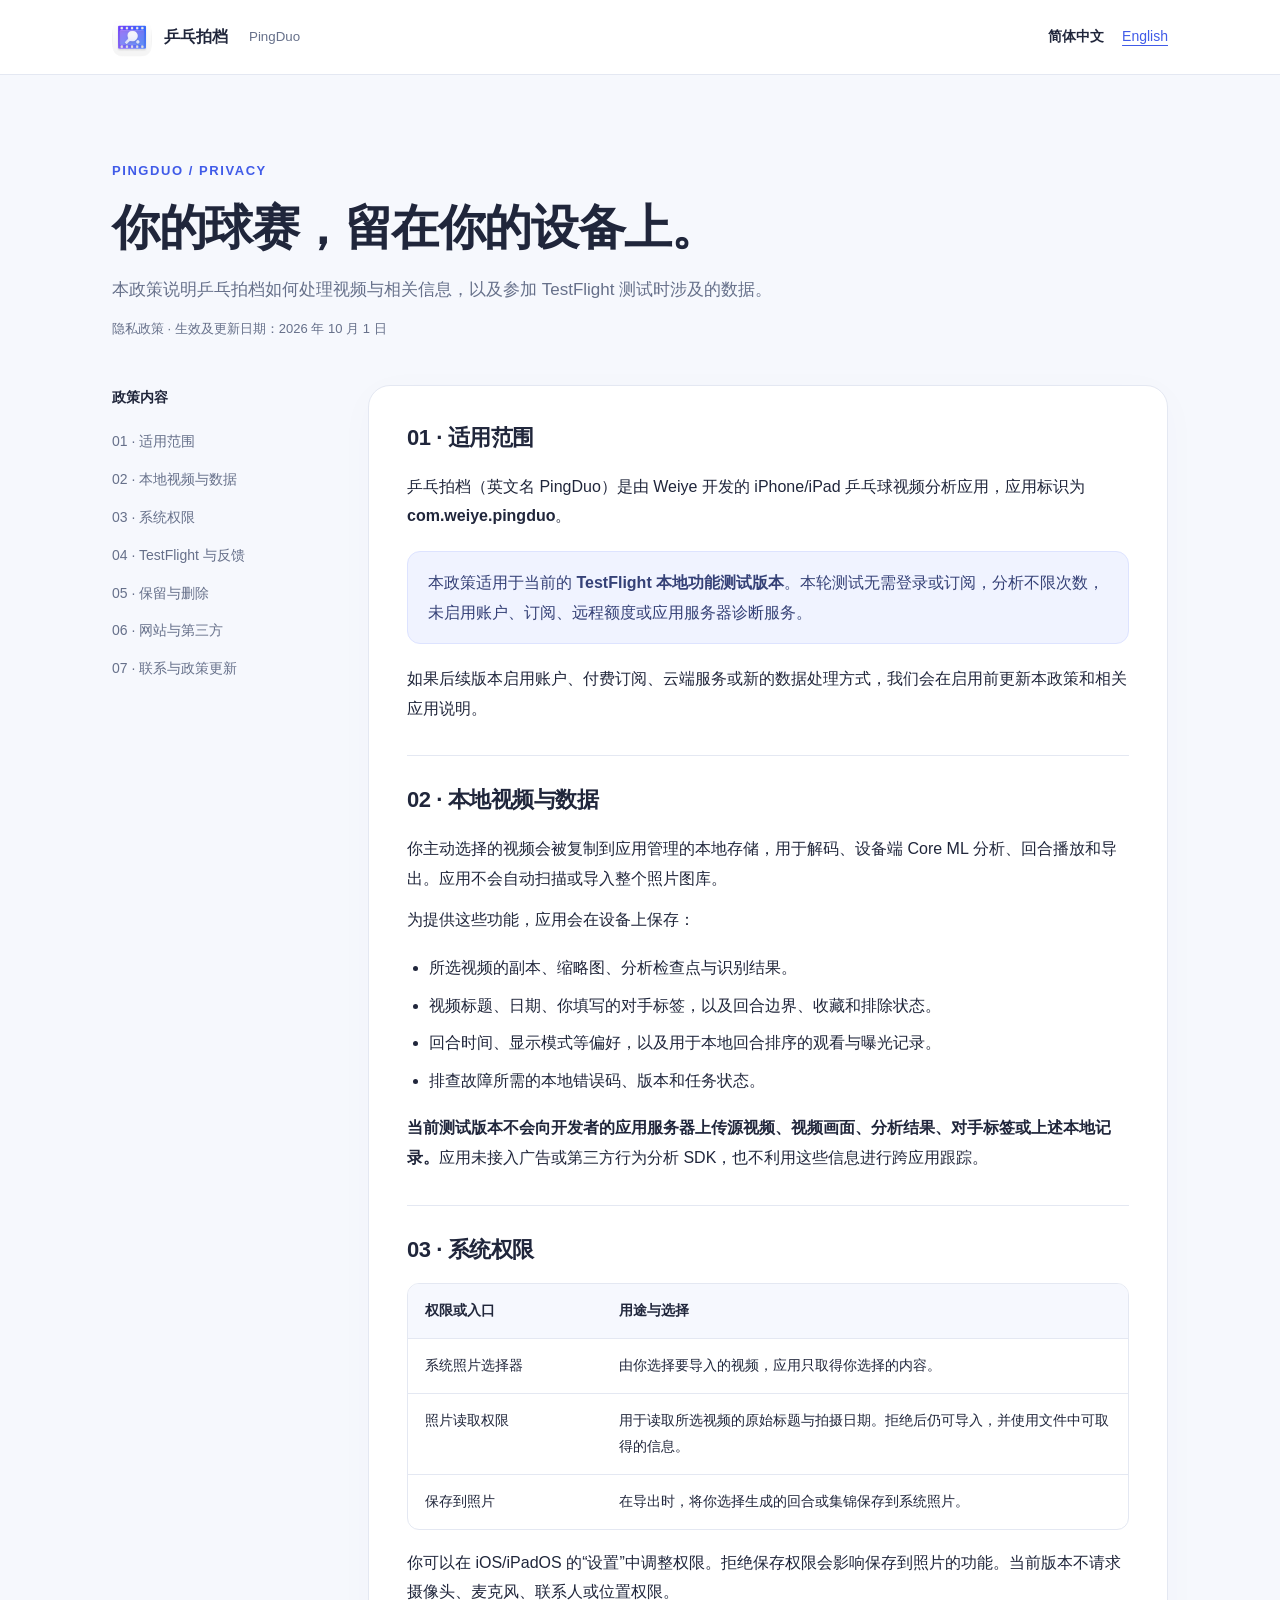
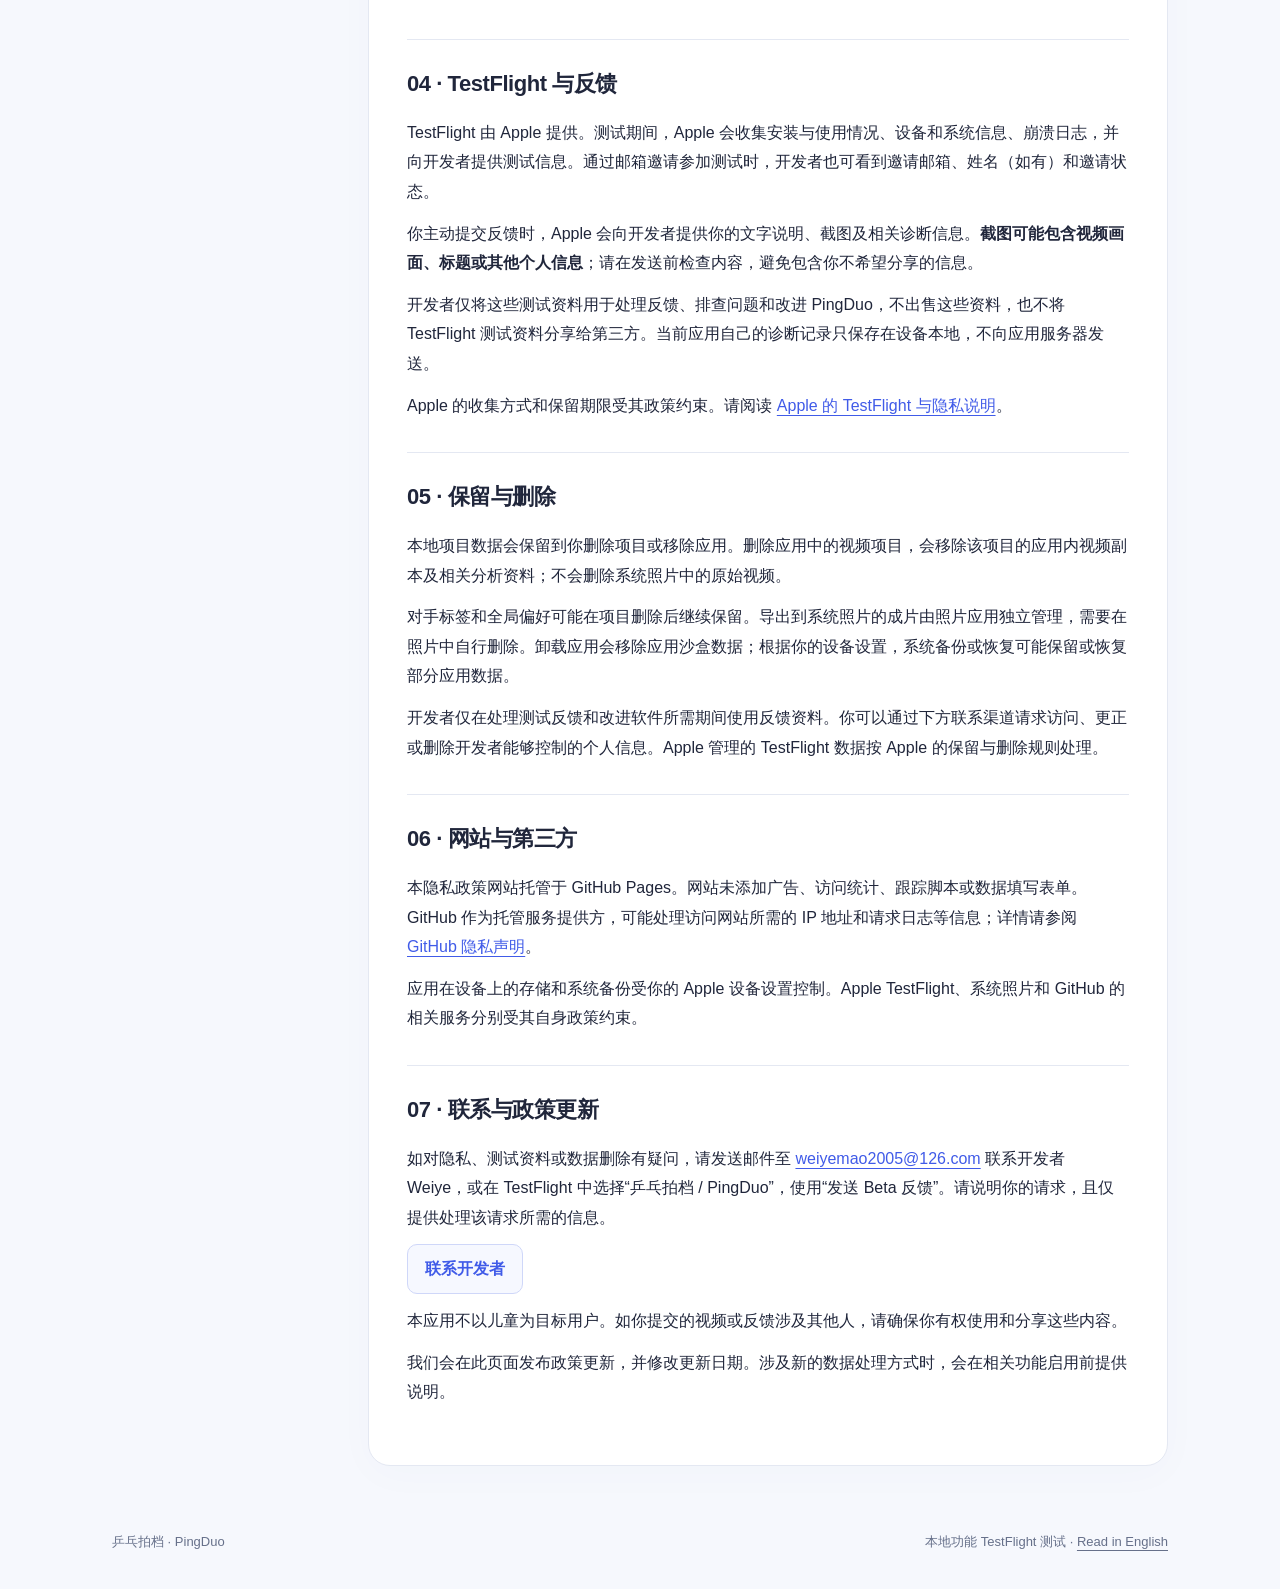
==== index.html @ e429b29c "Publish PingDuo privacy policy for the local TestFlight beta" ====
<!doctype html>
<html lang="zh-Hans">
<head>
  <meta charset="utf-8"><meta name="viewport" content="width=device-width,initial-scale=1">
  <title>隐私政策 · 乒乓拍档 PingDuo</title>
  <meta name="description" content="了解乒乓拍档 PingDuo 的本地视频处理、照片权限、TestFlight 测试反馈和数据管理。">
  <link rel="stylesheet" href="styles.css"><link rel="icon" href="assets/app-icon.png">
  <link rel="alternate" hreflang="en" href="en/"><link rel="alternate" hreflang="zh-Hans" href="./">
</head>
<body>
<header><div class="header-inner"><a class="brand" href="./"><img src="assets/app-icon.png" alt="" width="40" height="40">乒乓拍档 <small>PingDuo</small></a><nav aria-label="语言"><a href="./" lang="zh-Hans" aria-current="page">简体中文</a><a href="en/" lang="en">English</a></nav></div></header>
<main>
  <div class="intro"><span class="eyebrow">PINGDUO / PRIVACY</span><h1>你的球赛，留在你的设备上。</h1><p>本政策说明乒乓拍档如何处理视频与相关信息，以及参加 TestFlight 测试时涉及的数据。</p><div class="dates">隐私政策 · 生效及更新日期：2026 年 10 月 1 日</div></div>
  <div class="layout">
    <aside class="contents" aria-label="目录"><strong>政策内容</strong><div><a href="#scope">01 · 适用范围</a><a href="#local">02 · 本地视频与数据</a><a href="#permissions">03 · 系统权限</a><a href="#testflight">04 · TestFlight 与反馈</a><a href="#retention">05 · 保留与删除</a><a href="#website">06 · 网站与第三方</a><a href="#contact">07 · 联系与政策更新</a></div></aside>
    <article aria-label="隐私政策正文">
      <section id="scope"><h2>01 · 适用范围</h2><p>乒乓拍档（英文名 PingDuo）是由 Weiye 开发的 iPhone/iPad 乒乓球视频分析应用，应用标识为 <strong>com.weiye.pingduo</strong>。</p><div class="note"><p>本政策适用于当前的 <strong>TestFlight 本地功能测试版本</strong>。本轮测试无需登录或订阅，分析不限次数，未启用账户、订阅、远程额度或应用服务器诊断服务。</p></div><p>如果后续版本启用账户、付费订阅、云端服务或新的数据处理方式，我们会在启用前更新本政策和相关应用说明。</p></section>
      <section id="local"><h2>02 · 本地视频与数据</h2><p>你主动选择的视频会被复制到应用管理的本地存储，用于解码、设备端 Core ML 分析、回合播放和导出。应用不会自动扫描或导入整个照片图库。</p><p>为提供这些功能，应用会在设备上保存：</p><ul><li>所选视频的副本、缩略图、分析检查点与识别结果。</li><li>视频标题、日期、你填写的对手标签，以及回合边界、收藏和排除状态。</li><li>回合时间、显示模式等偏好，以及用于本地回合排序的观看与曝光记录。</li><li>排查故障所需的本地错误码、版本和任务状态。</li></ul><p><strong>当前测试版本不会向开发者的应用服务器上传源视频、视频画面、分析结果、对手标签或上述本地记录。</strong>应用未接入广告或第三方行为分析 SDK，也不利用这些信息进行跨应用跟踪。</p></section>
      <section id="permissions"><h2>03 · 系统权限</h2><div class="table-wrap"><table><thead><tr><th>权限或入口</th><th>用途与选择</th></tr></thead><tbody><tr><td>系统照片选择器</td><td>由你选择要导入的视频，应用只取得你选择的内容。</td></tr><tr><td>照片读取权限</td><td>用于读取所选视频的原始标题与拍摄日期。拒绝后仍可导入，并使用文件中可取得的信息。</td></tr><tr><td>保存到照片</td><td>在导出时，将你选择生成的回合或集锦保存到系统照片。</td></tr></tbody></table></div><p>你可以在 iOS/iPadOS 的“设置”中调整权限。拒绝保存权限会影响保存到照片的功能。当前版本不请求摄像头、麦克风、联系人或位置权限。</p></section>
      <section id="testflight"><h2>04 · TestFlight 与反馈</h2><p>TestFlight 由 Apple 提供。测试期间，Apple 会收集安装与使用情况、设备和系统信息、崩溃日志，并向开发者提供测试信息。通过邮箱邀请参加测试时，开发者也可看到邀请邮箱、姓名（如有）和邀请状态。</p><p>你主动提交反馈时，Apple 会向开发者提供你的文字说明、截图及相关诊断信息。<strong>截图可能包含视频画面、标题或其他个人信息</strong>；请在发送前检查内容，避免包含你不希望分享的信息。</p><p>开发者仅将这些测试资料用于处理反馈、排查问题和改进 PingDuo，不出售这些资料，也不将 TestFlight 测试资料分享给第三方。当前应用自己的诊断记录只保存在设备本地，不向应用服务器发送。</p><p>Apple 的收集方式和保留期限受其政策约束。请阅读 <a href="https://www.apple.com/legal/privacy/data/en/test-flight/">Apple 的 TestFlight 与隐私说明</a>。</p></section>
      <section id="retention"><h2>05 · 保留与删除</h2><p>本地项目数据会保留到你删除项目或移除应用。删除应用中的视频项目，会移除该项目的应用内视频副本及相关分析资料；不会删除系统照片中的原始视频。</p><p>对手标签和全局偏好可能在项目删除后继续保留。导出到系统照片的成片由照片应用独立管理，需要在照片中自行删除。卸载应用会移除应用沙盒数据；根据你的设备设置，系统备份或恢复可能保留或恢复部分应用数据。</p><p>开发者仅在处理测试反馈和改进软件所需期间使用反馈资料。你可以通过下方联系渠道请求访问、更正或删除开发者能够控制的个人信息。Apple 管理的 TestFlight 数据按 Apple 的保留与删除规则处理。</p></section>
      <section id="website"><h2>06 · 网站与第三方</h2><p>本隐私政策网站托管于 GitHub Pages。网站未添加广告、访问统计、跟踪脚本或数据填写表单。GitHub 作为托管服务提供方，可能处理访问网站所需的 IP 地址和请求日志等信息；详情请参阅 <a href="https://docs.github.com/en/site-policy/privacy-policies/github-general-privacy-statement">GitHub 隐私声明</a>。</p><p>应用在设备上的存储和系统备份受你的 Apple 设备设置控制。Apple TestFlight、系统照片和 GitHub 的相关服务分别受其自身政策约束。</p></section>
      <section id="contact"><h2>07 · 联系与政策更新</h2><p>如对隐私、测试资料或数据删除有疑问，请发送邮件至 <a href="mailto:weiyemao2005@126.com">weiyemao2005@126.com</a> 联系开发者 Weiye，或在 TestFlight 中选择“乒乓拍档 / PingDuo”，使用“发送 Beta 反馈”。请说明你的请求，且仅提供处理该请求所需的信息。</p><a class="contact" href="mailto:weiyemao2005@126.com">联系开发者</a><p>本应用不以儿童为目标用户。如你提交的视频或反馈涉及其他人，请确保你有权使用和分享这些内容。</p><p>我们会在此页面发布政策更新，并修改更新日期。涉及新的数据处理方式时，会在相关功能启用前提供说明。</p></section>
    </article>
  </div>
</main>
<footer><span>乒乓拍档 · PingDuo</span><span>本地功能 TestFlight 测试 · <a href="en/">Read in English</a></span></footer>
</body></html>
---- styles.css ----
:root{color-scheme:light;--ink:#20263b;--muted:#66708a;--line:#e4e8f2;--blue:#405be8;--purple:#7948e7;--paper:#fff;--bg:#f6f8fd}
*{box-sizing:border-box}html{scroll-behavior:smooth;scroll-padding-top:100px}body{margin:0;color:var(--ink);background:var(--bg);font:16px/1.85 -apple-system,BlinkMacSystemFont,"Segoe UI","PingFang SC","Microsoft YaHei",sans-serif}a{color:var(--blue);text-underline-offset:4px}a:hover{color:var(--purple)}a:focus-visible{outline:3px solid #8b9cff;outline-offset:5px;border-radius:3px}header{background:#ffffffeb;border-bottom:1px solid var(--line);position:sticky;top:0;z-index:2;backdrop-filter:blur(14px)}.header-inner{max-width:1120px;margin:auto;padding:17px 32px;display:flex;justify-content:space-between;align-items:center;gap:20px}.brand{display:flex;align-items:center;gap:12px;color:var(--ink);text-decoration:none;font-weight:700}.brand img{width:40px;height:40px;border-radius:10px}.brand small{font-weight:500;color:var(--muted);margin-left:9px}nav{display:flex;gap:18px;font-size:14px}nav [aria-current]{font-weight:700;color:var(--ink);text-decoration:none}main{max-width:1120px;margin:auto;padding:48px 32px 64px}.intro{padding:32px 0 44px;max-width:820px}.eyebrow{color:var(--blue);font-weight:650;font-size:13px;letter-spacing:.12em}.intro h1{font-size:clamp(32px,5vw,48px);line-height:1.25;letter-spacing:-.03em;margin:13px 0 16px}.intro p{color:var(--muted);max-width:680px;font-size:17px}.dates{font-size:13px;color:var(--muted)}.layout{display:grid;grid-template-columns:210px minmax(0,1fr);gap:46px;align-items:start}.contents{position:sticky;top:105px;font-size:14px}.contents strong{display:block;margin-bottom:12px}.contents a{display:block;color:var(--muted);text-decoration:none;padding:6px 0}.contents a:hover{color:var(--blue)}article{background:var(--paper);border:1px solid var(--line);border-radius:22px;padding:8px 38px 26px;box-shadow:0 8px 40px #2d427306}section{padding:29px 0 20px;border-bottom:1px solid var(--line)}section:last-child{border-bottom:0}h2{font-size:22px;line-height:1.4;letter-spacing:-.02em;margin:0 0 18px}p{margin:12px 0}ul{padding-left:22px;margin:14px 0}li{padding:4px 0}strong{font-weight:650}.note{background:#f0f3ff;border:1px solid #dde3ff;border-radius:13px;padding:16px 20px;margin:20px 0;color:#354177}.note p{margin:0}.table-wrap{overflow:auto;border:1px solid var(--line);border-radius:12px;margin:18px 0}table{width:100%;border-collapse:collapse;font-size:14px;min-width:440px}th,td{text-align:left;padding:14px 17px;vertical-align:top;border-bottom:1px solid var(--line)}th{background:#f6f8fe;font-weight:650}tr:last-child td{border-bottom:0}th:first-child,td:first-child{width:27%}.subtle{color:var(--muted);font-size:14px}.contact{display:inline-block;text-decoration:none;border:1px solid #cfd7f9;padding:9px 17px;border-radius:10px;font-weight:600;background:#f6f8ff}footer{max-width:1120px;margin:auto;padding:0 32px 35px;font-size:13px;color:var(--muted);display:flex;justify-content:space-between;gap:16px}footer a{color:var(--muted)}@media(max-width:800px){.layout{grid-template-columns:1fr;gap:22px}.contents{position:static;border-top:1px solid var(--line);padding-top:18px}.contents div{display:flex;flex-wrap:wrap;gap:2px 20px}.contents a{font-size:13px}.intro{padding:13px 0 26px}main{padding-top:30px}article{padding:4px 25px 20px}}@media(max-width:480px){.header-inner{padding:13px 20px}.brand{gap:9px;font-size:15px}.brand small{display:none}.brand img{width:34px;height:34px}nav{gap:12px;font-size:13px}main{padding:28px 20px 40px}article{border-radius:16px;padding:2px 20px 20px}h2{font-size:20px}.intro p{font-size:16px}.note{padding:14px 16px}footer{padding:0 20px 30px;flex-direction:column;gap:4px}}@media(prefers-reduced-motion:reduce){html{scroll-behavior:auto}}
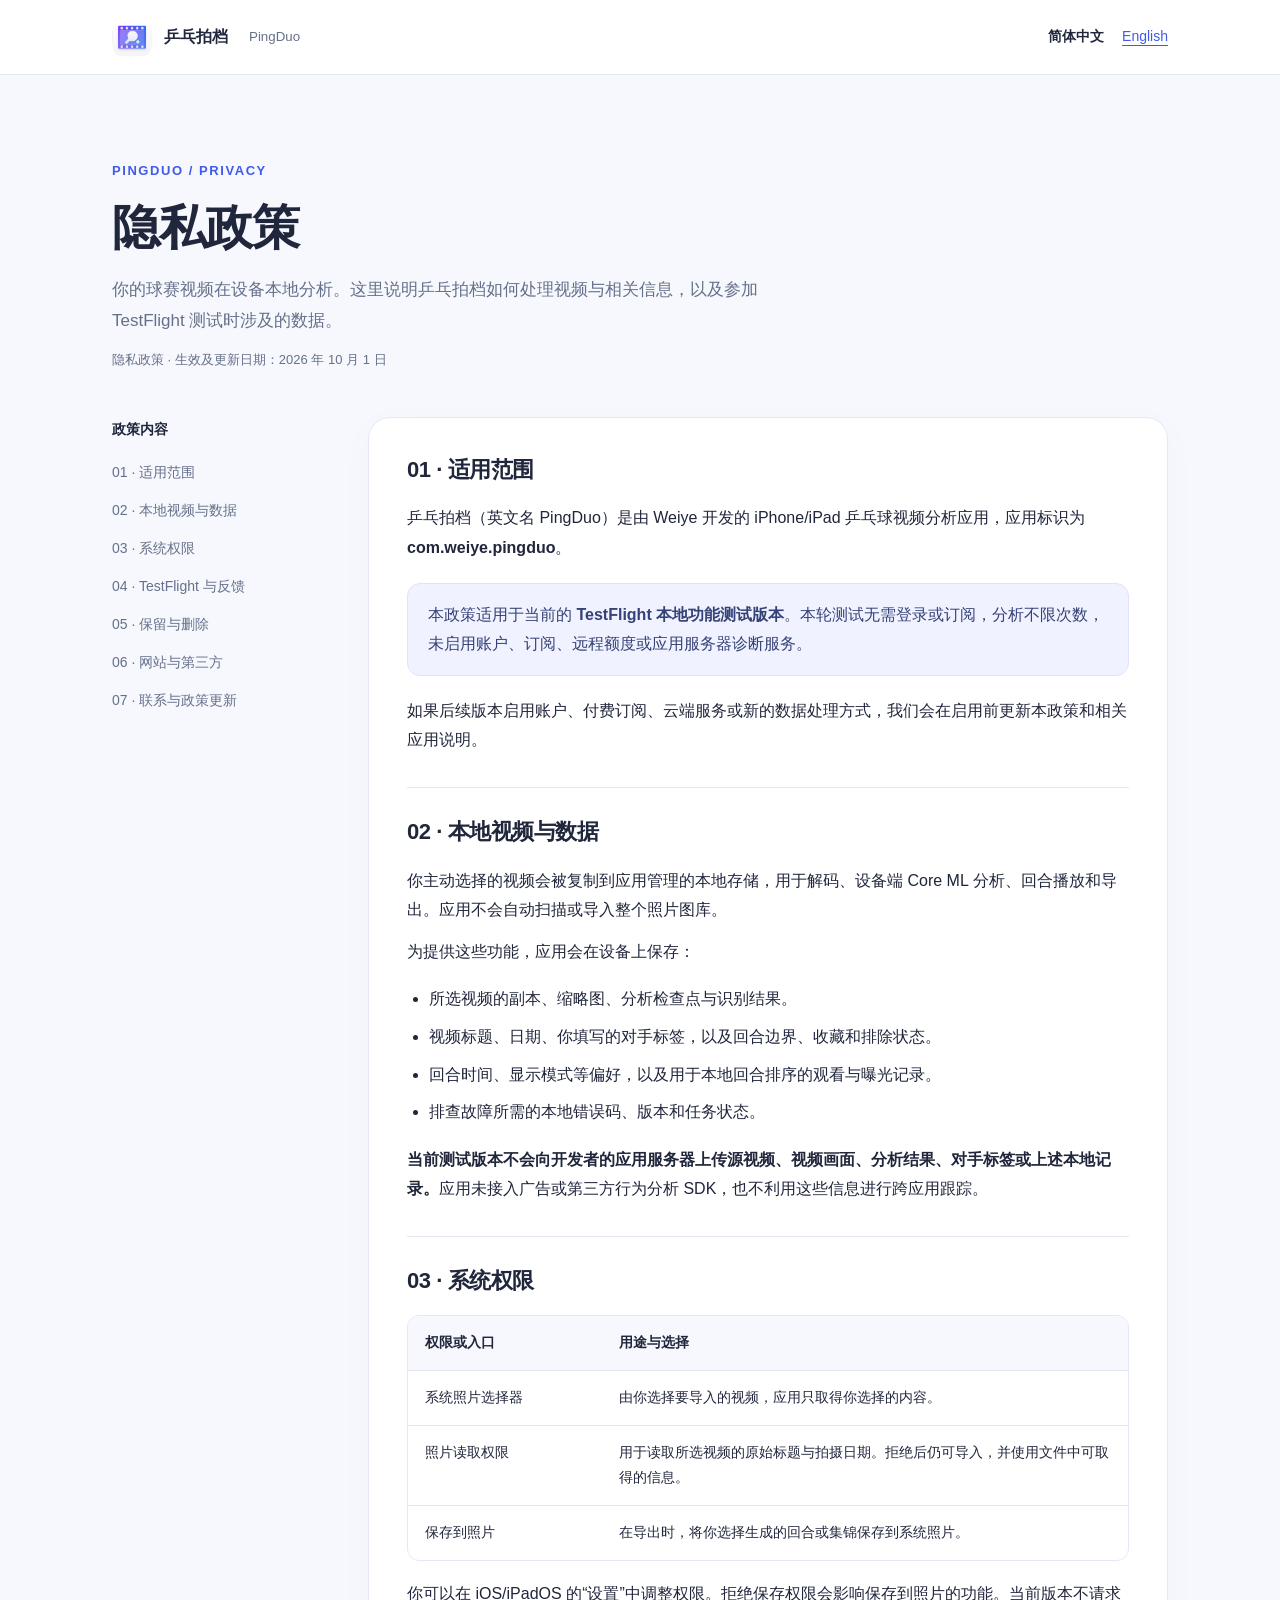
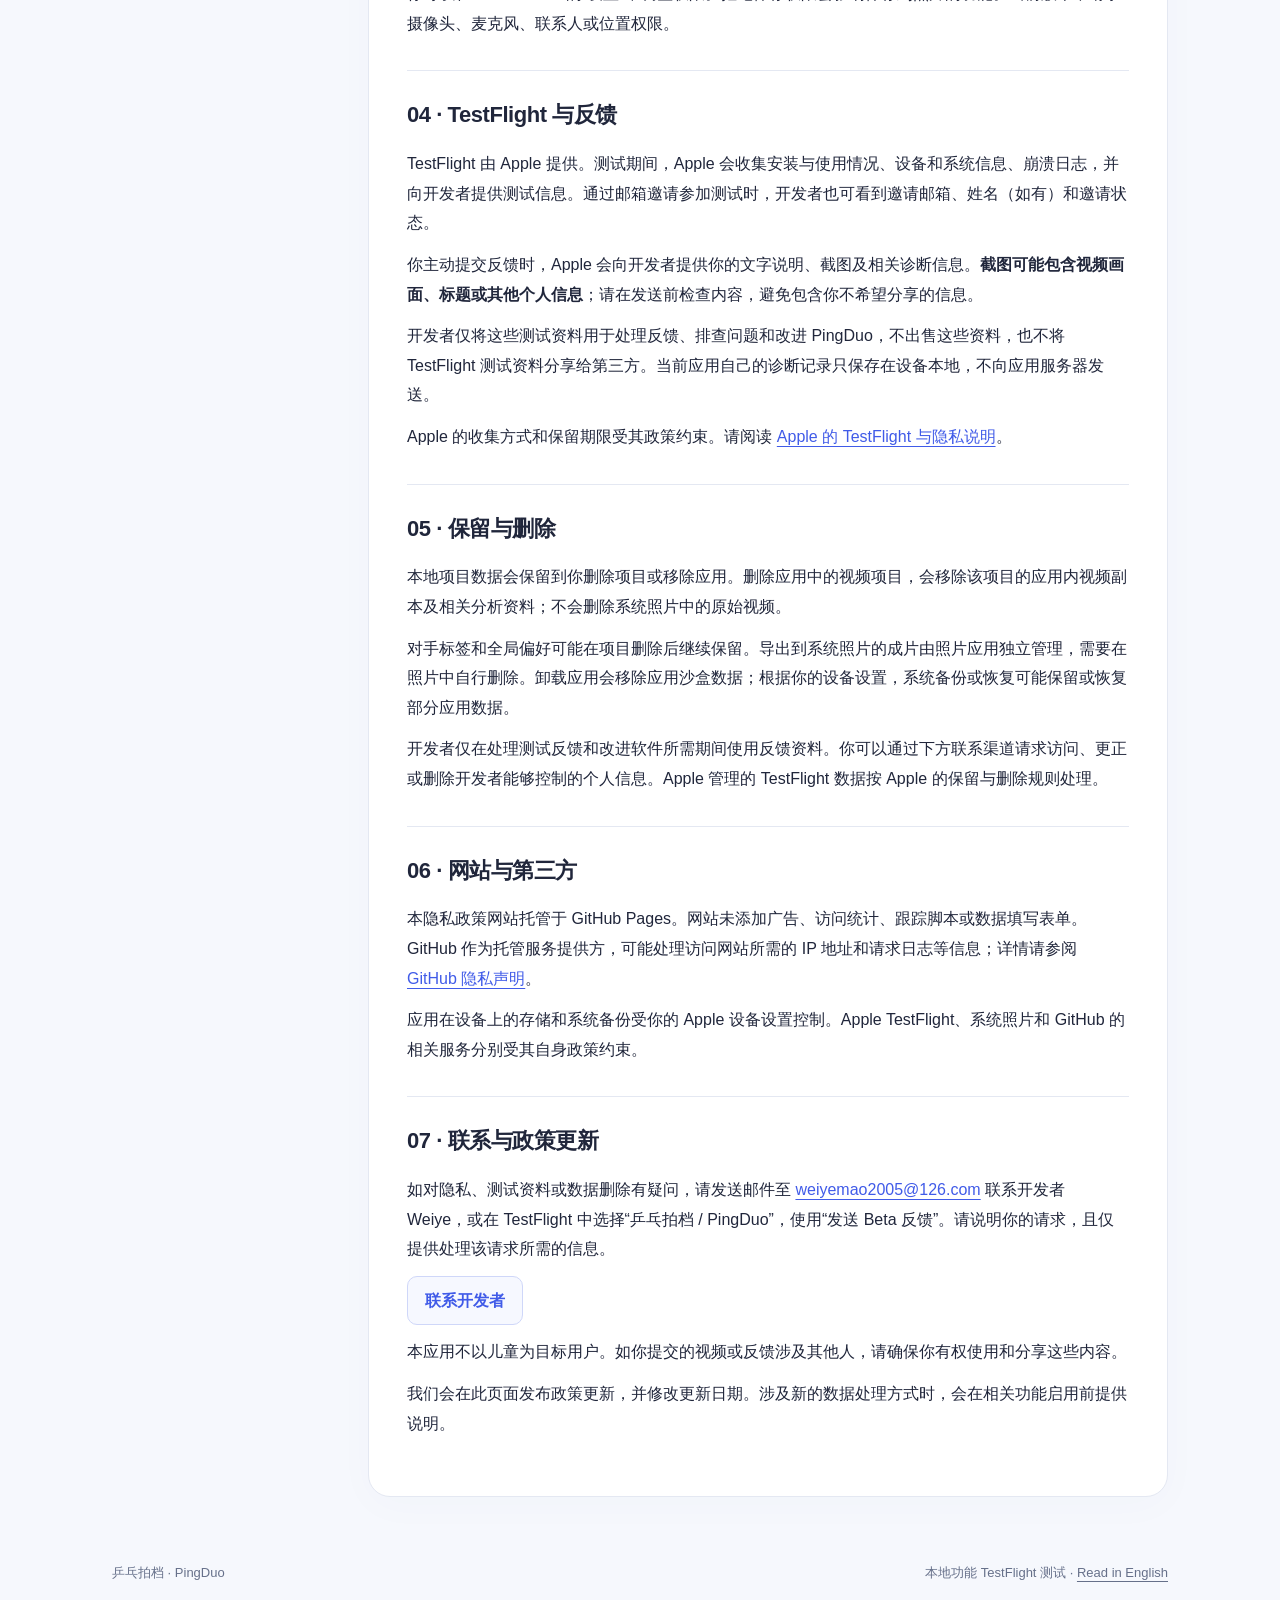
==== commit 717d3f0c: "Make privacy policy headings explicit in both languages" ====
--- a/index.html
+++ b/index.html
@@ -10,7 +10,7 @@
 <body>
 <header><div class="header-inner"><a class="brand" href="./"><img src="assets/app-icon.png" alt="" width="40" height="40">乒乓拍档 <small>PingDuo</small></a><nav aria-label="语言"><a href="./" lang="zh-Hans" aria-current="page">简体中文</a><a href="en/" lang="en">English</a></nav></div></header>
 <main>
-  <div class="intro"><span class="eyebrow">PINGDUO / PRIVACY</span><h1>你的球赛，留在你的设备上。</h1><p>本政策说明乒乓拍档如何处理视频与相关信息，以及参加 TestFlight 测试时涉及的数据。</p><div class="dates">隐私政策 · 生效及更新日期：2026 年 10 月 1 日</div></div>
+  <div class="intro"><span class="eyebrow">PINGDUO / PRIVACY</span><h1>隐私政策</h1><p>你的球赛视频在设备本地分析。这里说明乒乓拍档如何处理视频与相关信息，以及参加 TestFlight 测试时涉及的数据。</p><div class="dates">隐私政策 · 生效及更新日期：2026 年 10 月 1 日</div></div>
   <div class="layout">
     <aside class="contents" aria-label="目录"><strong>政策内容</strong><div><a href="#scope">01 · 适用范围</a><a href="#local">02 · 本地视频与数据</a><a href="#permissions">03 · 系统权限</a><a href="#testflight">04 · TestFlight 与反馈</a><a href="#retention">05 · 保留与删除</a><a href="#website">06 · 网站与第三方</a><a href="#contact">07 · 联系与政策更新</a></div></aside>
     <article aria-label="隐私政策正文">
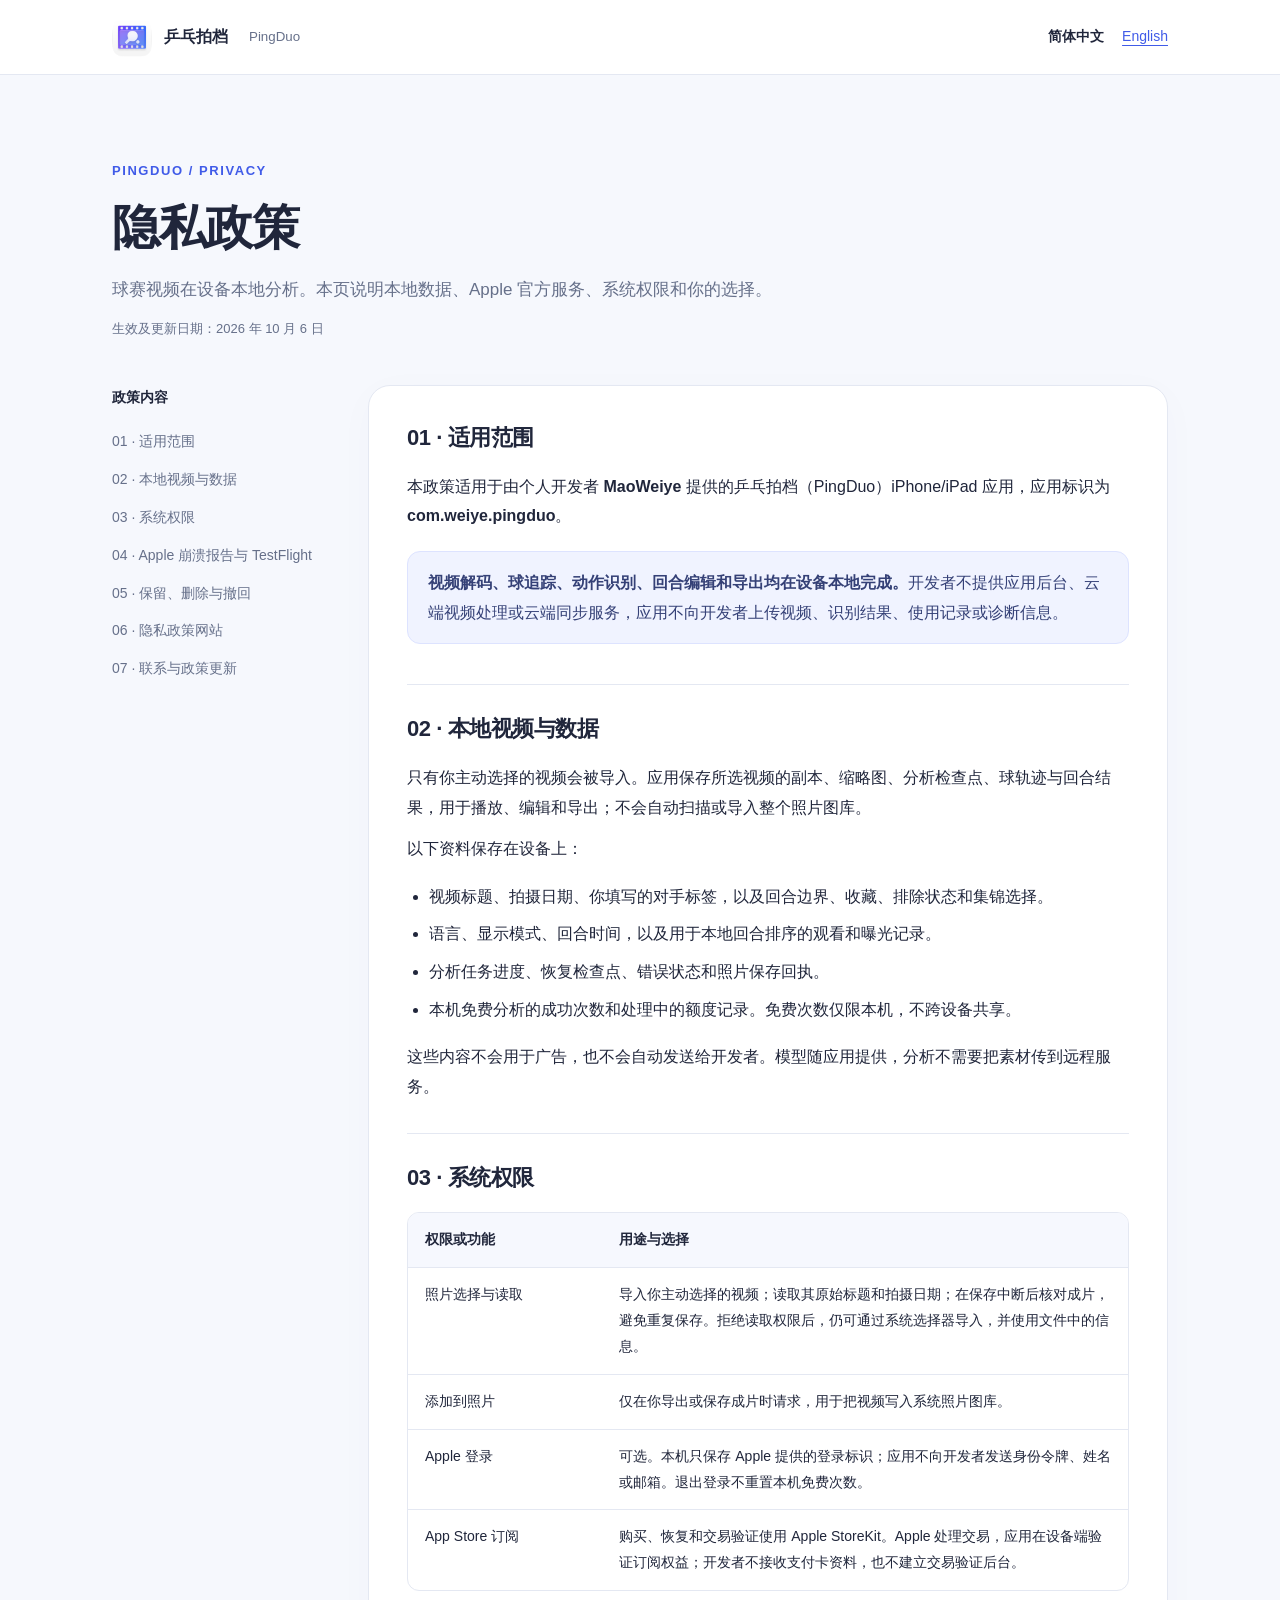
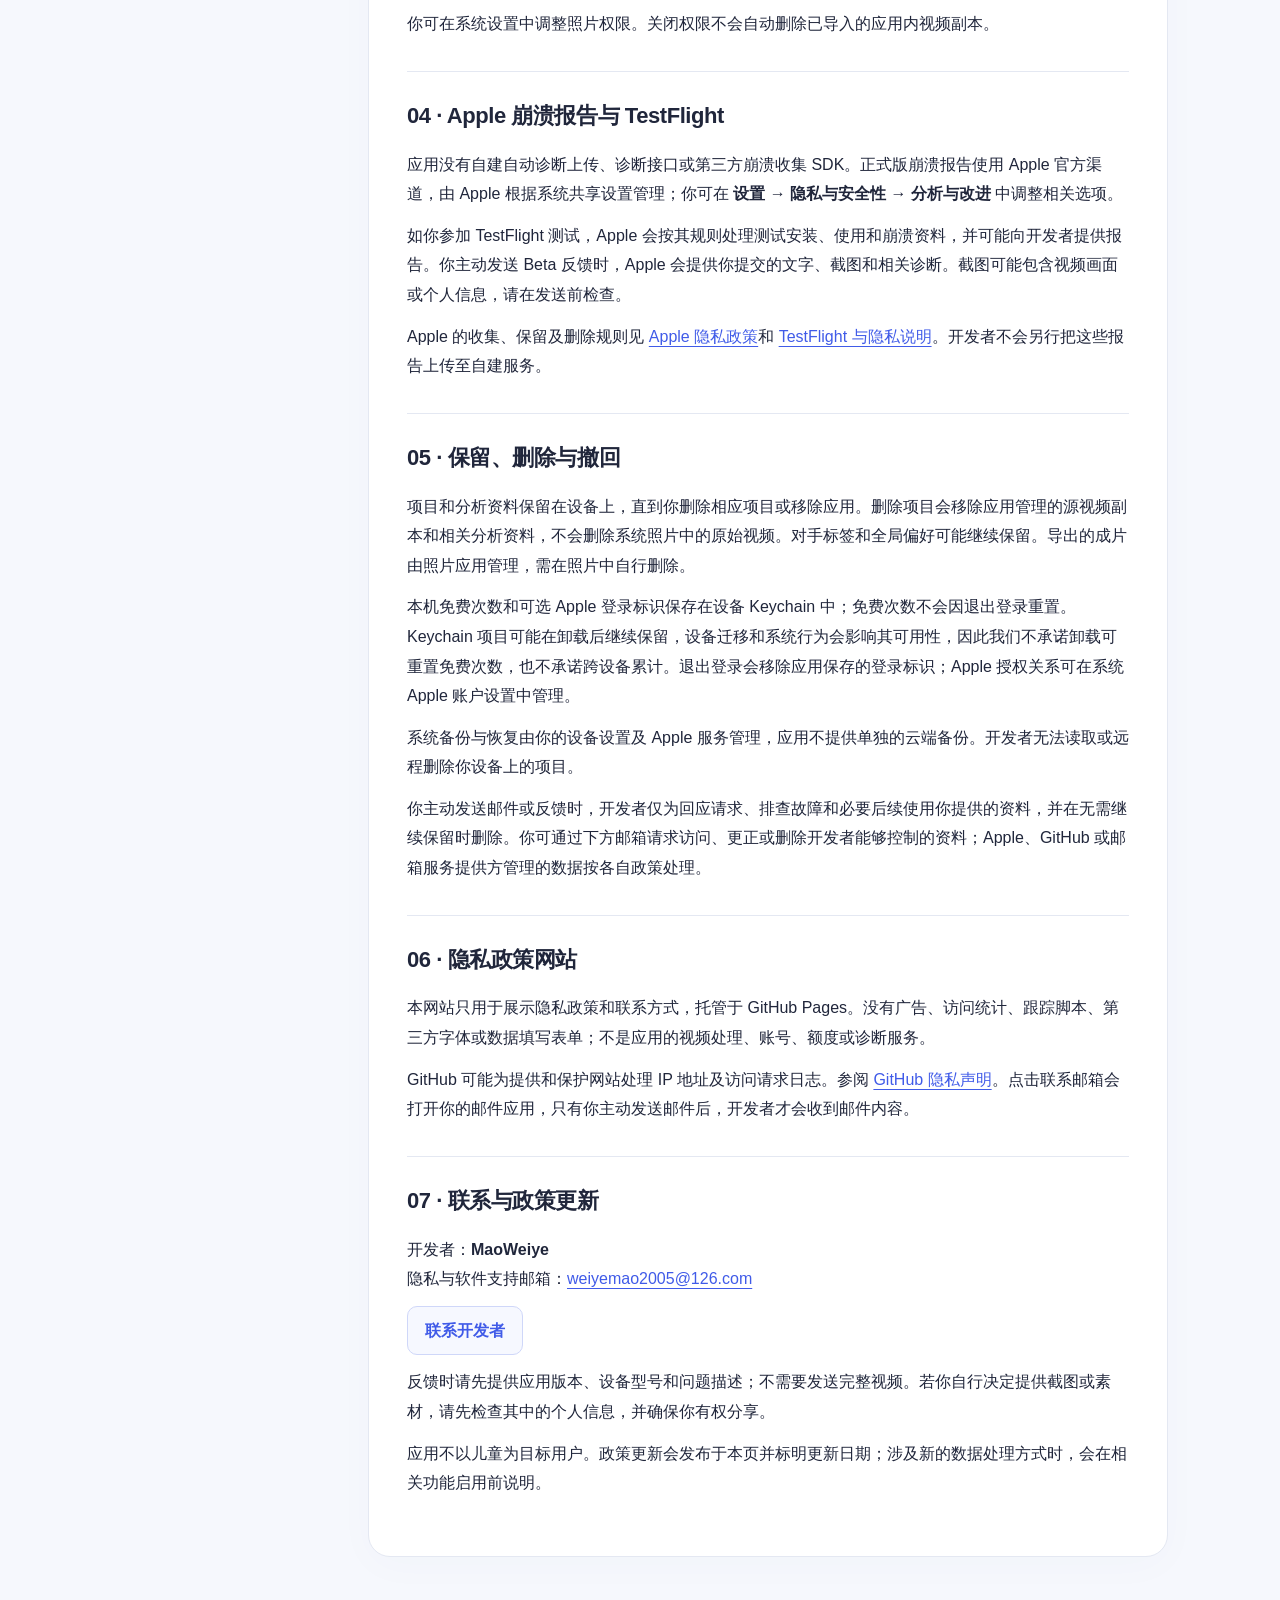
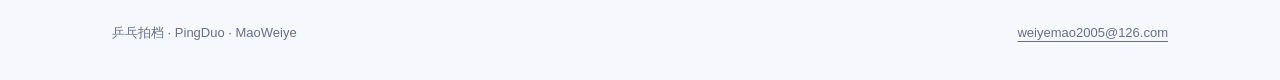
==== commit f8ee98f5: "Publish local-only privacy policy and developer contact" ====
--- a/index.html
+++ b/index.html
@@ -1,28 +1 @@
-<!doctype html>
-<html lang="zh-Hans">
-<head>
-  <meta charset="utf-8"><meta name="viewport" content="width=device-width,initial-scale=1">
-  <title>隐私政策 · 乒乓拍档 PingDuo</title>
-  <meta name="description" content="了解乒乓拍档 PingDuo 的本地视频处理、照片权限、TestFlight 测试反馈和数据管理。">
-  <link rel="stylesheet" href="styles.css"><link rel="icon" href="assets/app-icon.png">
-  <link rel="alternate" hreflang="en" href="en/"><link rel="alternate" hreflang="zh-Hans" href="./">
-</head>
-<body>
-<header><div class="header-inner"><a class="brand" href="./"><img src="assets/app-icon.png" alt="" width="40" height="40">乒乓拍档 <small>PingDuo</small></a><nav aria-label="语言"><a href="./" lang="zh-Hans" aria-current="page">简体中文</a><a href="en/" lang="en">English</a></nav></div></header>
-<main>
-  <div class="intro"><span class="eyebrow">PINGDUO / PRIVACY</span><h1>隐私政策</h1><p>你的球赛视频在设备本地分析。这里说明乒乓拍档如何处理视频与相关信息，以及参加 TestFlight 测试时涉及的数据。</p><div class="dates">隐私政策 · 生效及更新日期：2026 年 10 月 1 日</div></div>
-  <div class="layout">
-    <aside class="contents" aria-label="目录"><strong>政策内容</strong><div><a href="#scope">01 · 适用范围</a><a href="#local">02 · 本地视频与数据</a><a href="#permissions">03 · 系统权限</a><a href="#testflight">04 · TestFlight 与反馈</a><a href="#retention">05 · 保留与删除</a><a href="#website">06 · 网站与第三方</a><a href="#contact">07 · 联系与政策更新</a></div></aside>
-    <article aria-label="隐私政策正文">
-      <section id="scope"><h2>01 · 适用范围</h2><p>乒乓拍档（英文名 PingDuo）是由 Weiye 开发的 iPhone/iPad 乒乓球视频分析应用，应用标识为 <strong>com.weiye.pingduo</strong>。</p><div class="note"><p>本政策适用于当前的 <strong>TestFlight 本地功能测试版本</strong>。本轮测试无需登录或订阅，分析不限次数，未启用账户、订阅、远程额度或应用服务器诊断服务。</p></div><p>如果后续版本启用账户、付费订阅、云端服务或新的数据处理方式，我们会在启用前更新本政策和相关应用说明。</p></section>
-      <section id="local"><h2>02 · 本地视频与数据</h2><p>你主动选择的视频会被复制到应用管理的本地存储，用于解码、设备端 Core ML 分析、回合播放和导出。应用不会自动扫描或导入整个照片图库。</p><p>为提供这些功能，应用会在设备上保存：</p><ul><li>所选视频的副本、缩略图、分析检查点与识别结果。</li><li>视频标题、日期、你填写的对手标签，以及回合边界、收藏和排除状态。</li><li>回合时间、显示模式等偏好，以及用于本地回合排序的观看与曝光记录。</li><li>排查故障所需的本地错误码、版本和任务状态。</li></ul><p><strong>当前测试版本不会向开发者的应用服务器上传源视频、视频画面、分析结果、对手标签或上述本地记录。</strong>应用未接入广告或第三方行为分析 SDK，也不利用这些信息进行跨应用跟踪。</p></section>
-      <section id="permissions"><h2>03 · 系统权限</h2><div class="table-wrap"><table><thead><tr><th>权限或入口</th><th>用途与选择</th></tr></thead><tbody><tr><td>系统照片选择器</td><td>由你选择要导入的视频，应用只取得你选择的内容。</td></tr><tr><td>照片读取权限</td><td>用于读取所选视频的原始标题与拍摄日期。拒绝后仍可导入，并使用文件中可取得的信息。</td></tr><tr><td>保存到照片</td><td>在导出时，将你选择生成的回合或集锦保存到系统照片。</td></tr></tbody></table></div><p>你可以在 iOS/iPadOS 的“设置”中调整权限。拒绝保存权限会影响保存到照片的功能。当前版本不请求摄像头、麦克风、联系人或位置权限。</p></section>
-      <section id="testflight"><h2>04 · TestFlight 与反馈</h2><p>TestFlight 由 Apple 提供。测试期间，Apple 会收集安装与使用情况、设备和系统信息、崩溃日志，并向开发者提供测试信息。通过邮箱邀请参加测试时，开发者也可看到邀请邮箱、姓名（如有）和邀请状态。</p><p>你主动提交反馈时，Apple 会向开发者提供你的文字说明、截图及相关诊断信息。<strong>截图可能包含视频画面、标题或其他个人信息</strong>；请在发送前检查内容，避免包含你不希望分享的信息。</p><p>开发者仅将这些测试资料用于处理反馈、排查问题和改进 PingDuo，不出售这些资料，也不将 TestFlight 测试资料分享给第三方。当前应用自己的诊断记录只保存在设备本地，不向应用服务器发送。</p><p>Apple 的收集方式和保留期限受其政策约束。请阅读 <a href="https://www.apple.com/legal/privacy/data/en/test-flight/">Apple 的 TestFlight 与隐私说明</a>。</p></section>
-      <section id="retention"><h2>05 · 保留与删除</h2><p>本地项目数据会保留到你删除项目或移除应用。删除应用中的视频项目，会移除该项目的应用内视频副本及相关分析资料；不会删除系统照片中的原始视频。</p><p>对手标签和全局偏好可能在项目删除后继续保留。导出到系统照片的成片由照片应用独立管理，需要在照片中自行删除。卸载应用会移除应用沙盒数据；根据你的设备设置，系统备份或恢复可能保留或恢复部分应用数据。</p><p>开发者仅在处理测试反馈和改进软件所需期间使用反馈资料。你可以通过下方联系渠道请求访问、更正或删除开发者能够控制的个人信息。Apple 管理的 TestFlight 数据按 Apple 的保留与删除规则处理。</p></section>
-      <section id="website"><h2>06 · 网站与第三方</h2><p>本隐私政策网站托管于 GitHub Pages。网站未添加广告、访问统计、跟踪脚本或数据填写表单。GitHub 作为托管服务提供方，可能处理访问网站所需的 IP 地址和请求日志等信息；详情请参阅 <a href="https://docs.github.com/en/site-policy/privacy-policies/github-general-privacy-statement">GitHub 隐私声明</a>。</p><p>应用在设备上的存储和系统备份受你的 Apple 设备设置控制。Apple TestFlight、系统照片和 GitHub 的相关服务分别受其自身政策约束。</p></section>
-      <section id="contact"><h2>07 · 联系与政策更新</h2><p>如对隐私、测试资料或数据删除有疑问，请发送邮件至 <a href="mailto:weiyemao2005@126.com">weiyemao2005@126.com</a> 联系开发者 Weiye，或在 TestFlight 中选择“乒乓拍档 / PingDuo”，使用“发送 Beta 反馈”。请说明你的请求，且仅提供处理该请求所需的信息。</p><a class="contact" href="mailto:weiyemao2005@126.com">联系开发者</a><p>本应用不以儿童为目标用户。如你提交的视频或反馈涉及其他人，请确保你有权使用和分享这些内容。</p><p>我们会在此页面发布政策更新，并修改更新日期。涉及新的数据处理方式时，会在相关功能启用前提供说明。</p></section>
-    </article>
-  </div>
-</main>
-<footer><span>乒乓拍档 · PingDuo</span><span>本地功能 TestFlight 测试 · <a href="en/">Read in English</a></span></footer>
-</body></html>
+<!doctype html><html lang="zh-Hans"><head><meta charset="utf-8"><meta name="viewport" content="width=device-width,initial-scale=1"><title>隐私政策 · PingDuo</title><meta name="description" content="球赛视频在设备本地分析。本页说明本地数据、Apple 官方服务、系统权限和你的选择。"><link rel="stylesheet" href="styles.css?v=20261006"><link rel="icon" href="assets/app-icon.png"><link rel="alternate" hreflang="en" href="en/"><link rel="alternate" hreflang="zh-Hans" href="./"></head><body><header><div class="header-inner"><a class="brand" href="./"><img src="assets/app-icon.png" alt="" width="40" height="40">乒乓拍档<small>PingDuo</small></a><nav aria-label="Language"><a href="./" lang="zh-Hans" aria-current="page">简体中文</a><a href="en/" lang="en" >English</a></nav></div></header><main><div class="intro"><span class="eyebrow">PINGDUO / PRIVACY</span><h1>隐私政策</h1><p>球赛视频在设备本地分析。本页说明本地数据、Apple 官方服务、系统权限和你的选择。</p><div class="dates">生效及更新日期：2026 年 10 月 6 日</div></div><div class="layout"><aside class="contents" aria-label="Contents"><strong>政策内容</strong><div><a href="#scope">01 · 适用范围</a><a href="#local">02 · 本地视频与数据</a><a href="#permissions">03 · 系统权限</a><a href="#apple">04 · Apple 崩溃报告与 TestFlight</a><a href="#retention">05 · 保留、删除与撤回</a><a href="#website">06 · 隐私政策网站</a><a href="#contact">07 · 联系与政策更新</a></div></aside><article aria-label="Privacy policy"><section id="scope"><h2>01 · 适用范围</h2><p>本政策适用于由个人开发者 <strong>MaoWeiye</strong> 提供的乒乓拍档（PingDuo）iPhone/iPad 应用，应用标识为 <strong>com.weiye.pingduo</strong>。</p><div class="note"><p><strong>视频解码、球追踪、动作识别、回合编辑和导出均在设备本地完成。</strong>开发者不提供应用后台、云端视频处理或云端同步服务，应用不向开发者上传视频、识别结果、使用记录或诊断信息。</p></div></section><section id="local"><h2>02 · 本地视频与数据</h2><p>只有你主动选择的视频会被导入。应用保存所选视频的副本、缩略图、分析检查点、球轨迹与回合结果，用于播放、编辑和导出；不会自动扫描或导入整个照片图库。</p><p>以下资料保存在设备上：</p><ul><li>视频标题、拍摄日期、你填写的对手标签，以及回合边界、收藏、排除状态和集锦选择。</li><li>语言、显示模式、回合时间，以及用于本地回合排序的观看和曝光记录。</li><li>分析任务进度、恢复检查点、错误状态和照片保存回执。</li><li>本机免费分析的成功次数和处理中的额度记录。免费次数仅限本机，不跨设备共享。</li></ul><p>这些内容不会用于广告，也不会自动发送给开发者。模型随应用提供，分析不需要把素材传到远程服务。</p></section><section id="permissions"><h2>03 · 系统权限</h2><div class="table-wrap"><table><thead><tr><th>权限或功能</th><th>用途与选择</th></tr></thead><tbody><tr><td>照片选择与读取</td><td>导入你主动选择的视频；读取其原始标题和拍摄日期；在保存中断后核对成片，避免重复保存。拒绝读取权限后，仍可通过系统选择器导入，并使用文件中的信息。</td></tr><tr><td>添加到照片</td><td>仅在你导出或保存成片时请求，用于把视频写入系统照片图库。</td></tr><tr><td>Apple 登录</td><td>可选。本机只保存 Apple 提供的登录标识；应用不向开发者发送身份令牌、姓名或邮箱。退出登录不重置本机免费次数。</td></tr><tr><td>App Store 订阅</td><td>购买、恢复和交易验证使用 Apple StoreKit。Apple 处理交易，应用在设备端验证订阅权益；开发者不接收支付卡资料，也不建立交易验证后台。</td></tr></tbody></table></div><p>你可在系统设置中调整照片权限。关闭权限不会自动删除已导入的应用内视频副本。</p></section><section id="apple"><h2>04 · Apple 崩溃报告与 TestFlight</h2><p>应用没有自建自动诊断上传、诊断接口或第三方崩溃收集 SDK。正式版崩溃报告使用 Apple 官方渠道，由 Apple 根据系统共享设置管理；你可在 <strong>设置 → 隐私与安全性 → 分析与改进</strong> 中调整相关选项。</p><p>如你参加 TestFlight 测试，Apple 会按其规则处理测试安装、使用和崩溃资料，并可能向开发者提供报告。你主动发送 Beta 反馈时，Apple 会提供你提交的文字、截图和相关诊断。截图可能包含视频画面或个人信息，请在发送前检查。</p><p>Apple 的收集、保留及删除规则见 <a href="https://www.apple.com/legal/privacy/">Apple 隐私政策</a>和 <a href="https://www.apple.com/legal/privacy/data/en/test-flight/">TestFlight 与隐私说明</a>。开发者不会另行把这些报告上传至自建服务。</p></section><section id="retention"><h2>05 · 保留、删除与撤回</h2><p>项目和分析资料保留在设备上，直到你删除相应项目或移除应用。删除项目会移除应用管理的源视频副本和相关分析资料，不会删除系统照片中的原始视频。对手标签和全局偏好可能继续保留。导出的成片由照片应用管理，需在照片中自行删除。</p><p>本机免费次数和可选 Apple 登录标识保存在设备 Keychain 中；免费次数不会因退出登录重置。Keychain 项目可能在卸载后继续保留，设备迁移和系统行为会影响其可用性，因此我们不承诺卸载可重置免费次数，也不承诺跨设备累计。退出登录会移除应用保存的登录标识；Apple 授权关系可在系统 Apple 账户设置中管理。</p><p>系统备份与恢复由你的设备设置及 Apple 服务管理，应用不提供单独的云端备份。开发者无法读取或远程删除你设备上的项目。</p><p>你主动发送邮件或反馈时，开发者仅为回应请求、排查故障和必要后续使用你提供的资料，并在无需继续保留时删除。你可通过下方邮箱请求访问、更正或删除开发者能够控制的资料；Apple、GitHub 或邮箱服务提供方管理的数据按各自政策处理。</p></section><section id="website"><h2>06 · 隐私政策网站</h2><p>本网站只用于展示隐私政策和联系方式，托管于 GitHub Pages。没有广告、访问统计、跟踪脚本、第三方字体或数据填写表单；不是应用的视频处理、账号、额度或诊断服务。</p><p>GitHub 可能为提供和保护网站处理 IP 地址及访问请求日志。参阅 <a href="https://docs.github.com/en/site-policy/privacy-policies/github-general-privacy-statement">GitHub 隐私声明</a>。点击联系邮箱会打开你的邮件应用，只有你主动发送邮件后，开发者才会收到邮件内容。</p></section><section id="contact"><h2>07 · 联系与政策更新</h2><p>开发者：<strong>MaoWeiye</strong><br>隐私与软件支持邮箱：<a href="mailto:weiyemao2005@126.com">weiyemao2005@126.com</a></p><a class="contact" href="mailto:weiyemao2005@126.com">联系开发者</a><p>反馈时请先提供应用版本、设备型号和问题描述；不需要发送完整视频。若你自行决定提供截图或素材，请先检查其中的个人信息，并确保你有权分享。</p><p>应用不以儿童为目标用户。政策更新会发布于本页并标明更新日期；涉及新的数据处理方式时，会在相关功能启用前说明。</p></section></article></div></main><footer><span>乒乓拍档 · PingDuo · MaoWeiye</span><span><a href="mailto:weiyemao2005@126.com">weiyemao2005@126.com</a></span></footer></body></html>
--- a/styles.css
+++ b/styles.css
@@ -1,2 +1,2 @@
 :root{color-scheme:light;--ink:#20263b;--muted:#66708a;--line:#e4e8f2;--blue:#405be8;--purple:#7948e7;--paper:#fff;--bg:#f6f8fd}
-*{box-sizing:border-box}html{scroll-behavior:smooth;scroll-padding-top:100px}body{margin:0;color:var(--ink);background:var(--bg);font:16px/1.85 -apple-system,BlinkMacSystemFont,"Segoe UI","PingFang SC","Microsoft YaHei",sans-serif}a{color:var(--blue);text-underline-offset:4px}a:hover{color:var(--purple)}a:focus-visible{outline:3px solid #8b9cff;outline-offset:5px;border-radius:3px}header{background:#ffffffeb;border-bottom:1px solid var(--line);position:sticky;top:0;z-index:2;backdrop-filter:blur(14px)}.header-inner{max-width:1120px;margin:auto;padding:17px 32px;display:flex;justify-content:space-between;align-items:center;gap:20px}.brand{display:flex;align-items:center;gap:12px;color:var(--ink);text-decoration:none;font-weight:700}.brand img{width:40px;height:40px;border-radius:10px}.brand small{font-weight:500;color:var(--muted);margin-left:9px}nav{display:flex;gap:18px;font-size:14px}nav [aria-current]{font-weight:700;color:var(--ink);text-decoration:none}main{max-width:1120px;margin:auto;padding:48px 32px 64px}.intro{padding:32px 0 44px;max-width:820px}.eyebrow{color:var(--blue);font-weight:650;font-size:13px;letter-spacing:.12em}.intro h1{font-size:clamp(32px,5vw,48px);line-height:1.25;letter-spacing:-.03em;margin:13px 0 16px}.intro p{color:var(--muted);max-width:680px;font-size:17px}.dates{font-size:13px;color:var(--muted)}.layout{display:grid;grid-template-columns:210px minmax(0,1fr);gap:46px;align-items:start}.contents{position:sticky;top:105px;font-size:14px}.contents strong{display:block;margin-bottom:12px}.contents a{display:block;color:var(--muted);text-decoration:none;padding:6px 0}.contents a:hover{color:var(--blue)}article{background:var(--paper);border:1px solid var(--line);border-radius:22px;padding:8px 38px 26px;box-shadow:0 8px 40px #2d427306}section{padding:29px 0 20px;border-bottom:1px solid var(--line)}section:last-child{border-bottom:0}h2{font-size:22px;line-height:1.4;letter-spacing:-.02em;margin:0 0 18px}p{margin:12px 0}ul{padding-left:22px;margin:14px 0}li{padding:4px 0}strong{font-weight:650}.note{background:#f0f3ff;border:1px solid #dde3ff;border-radius:13px;padding:16px 20px;margin:20px 0;color:#354177}.note p{margin:0}.table-wrap{overflow:auto;border:1px solid var(--line);border-radius:12px;margin:18px 0}table{width:100%;border-collapse:collapse;font-size:14px;min-width:440px}th,td{text-align:left;padding:14px 17px;vertical-align:top;border-bottom:1px solid var(--line)}th{background:#f6f8fe;font-weight:650}tr:last-child td{border-bottom:0}th:first-child,td:first-child{width:27%}.subtle{color:var(--muted);font-size:14px}.contact{display:inline-block;text-decoration:none;border:1px solid #cfd7f9;padding:9px 17px;border-radius:10px;font-weight:600;background:#f6f8ff}footer{max-width:1120px;margin:auto;padding:0 32px 35px;font-size:13px;color:var(--muted);display:flex;justify-content:space-between;gap:16px}footer a{color:var(--muted)}@media(max-width:800px){.layout{grid-template-columns:1fr;gap:22px}.contents{position:static;border-top:1px solid var(--line);padding-top:18px}.contents div{display:flex;flex-wrap:wrap;gap:2px 20px}.contents a{font-size:13px}.intro{padding:13px 0 26px}main{padding-top:30px}article{padding:4px 25px 20px}}@media(max-width:480px){.header-inner{padding:13px 20px}.brand{gap:9px;font-size:15px}.brand small{display:none}.brand img{width:34px;height:34px}nav{gap:12px;font-size:13px}main{padding:28px 20px 40px}article{border-radius:16px;padding:2px 20px 20px}h2{font-size:20px}.intro p{font-size:16px}.note{padding:14px 16px}footer{padding:0 20px 30px;flex-direction:column;gap:4px}}@media(prefers-reduced-motion:reduce){html{scroll-behavior:auto}}
+*{box-sizing:border-box}html{scroll-behavior:smooth;scroll-padding-top:100px}body{margin:0;color:var(--ink);background:var(--bg);font:16px/1.85 -apple-system,BlinkMacSystemFont,"Segoe UI","PingFang SC","Microsoft YaHei",sans-serif}a{color:var(--blue);text-underline-offset:4px}a:hover{color:var(--purple)}a:focus-visible{outline:3px solid #8b9cff;outline-offset:5px;border-radius:3px}header{background:#ffffffeb;border-bottom:1px solid var(--line);position:sticky;top:0;z-index:2;backdrop-filter:blur(14px)}.header-inner{max-width:1120px;margin:auto;padding:17px 32px;display:flex;justify-content:space-between;align-items:center;gap:20px}.brand{display:flex;align-items:center;gap:12px;color:var(--ink);text-decoration:none;font-weight:700}.brand img{width:40px;height:40px;border-radius:10px}.brand small{font-weight:500;color:var(--muted);margin-left:9px}nav{display:flex;gap:18px;font-size:14px}nav [aria-current]{font-weight:700;color:var(--ink);text-decoration:none}main{max-width:1120px;margin:auto;padding:48px 32px 64px}.intro{padding:32px 0 44px;max-width:820px}.eyebrow{color:var(--blue);font-weight:650;font-size:13px;letter-spacing:.12em}.intro h1{font-size:clamp(32px,5vw,48px);line-height:1.25;letter-spacing:-.03em;margin:13px 0 16px}.intro p{color:var(--muted);max-width:680px;font-size:17px}.dates{font-size:13px;color:var(--muted)}.layout{display:grid;grid-template-columns:210px minmax(0,1fr);gap:46px;align-items:start}.contents{position:sticky;top:105px;font-size:14px}.contents strong{display:block;margin-bottom:12px}.contents a{display:block;color:var(--muted);text-decoration:none;padding:6px 0}.contents a:hover{color:var(--blue)}article{min-width:0;background:var(--paper);border:1px solid var(--line);border-radius:22px;padding:8px 38px 26px;box-shadow:0 8px 40px #2d427306}section{padding:29px 0 20px;border-bottom:1px solid var(--line)}section:last-child{border-bottom:0}h2{font-size:22px;line-height:1.4;letter-spacing:-.02em;margin:0 0 18px}p{margin:12px 0}ul{padding-left:22px;margin:14px 0}li{padding:4px 0}strong{font-weight:650}.note{background:#f0f3ff;border:1px solid #dde3ff;border-radius:13px;padding:16px 20px;margin:20px 0;color:#354177}.note p{margin:0}.table-wrap{overflow:auto;border:1px solid var(--line);border-radius:12px;margin:18px 0}table{width:100%;border-collapse:collapse;font-size:14px;min-width:440px}th,td{text-align:left;padding:14px 17px;vertical-align:top;border-bottom:1px solid var(--line)}th{background:#f6f8fe;font-weight:650}tr:last-child td{border-bottom:0}th:first-child,td:first-child{width:27%}.subtle{color:var(--muted);font-size:14px}.contact{display:inline-block;text-decoration:none;border:1px solid #cfd7f9;padding:9px 17px;border-radius:10px;font-weight:600;background:#f6f8ff}footer{max-width:1120px;margin:auto;padding:0 32px 35px;font-size:13px;color:var(--muted);display:flex;justify-content:space-between;gap:16px}footer a{color:var(--muted)}@media(max-width:800px){.layout{grid-template-columns:minmax(0,1fr);gap:22px}.contents{position:static;border-top:1px solid var(--line);padding-top:18px}.contents div{display:flex;flex-wrap:wrap;gap:2px 20px}.contents a{font-size:13px}.intro{padding:13px 0 26px}main{padding-top:30px}article{padding:4px 25px 20px}}@media(max-width:480px){.header-inner{padding:13px 20px}.brand{gap:9px;font-size:15px}.brand small{display:none}.brand img{width:34px;height:34px}nav{gap:12px;font-size:13px}main{padding:28px 20px 40px}article{border-radius:16px;padding:2px 20px 20px}h2{font-size:20px}.intro p{font-size:16px}.note{padding:14px 16px}footer{padding:0 20px 30px;flex-direction:column;gap:4px}}@media(prefers-reduced-motion:reduce){html{scroll-behavior:auto}}
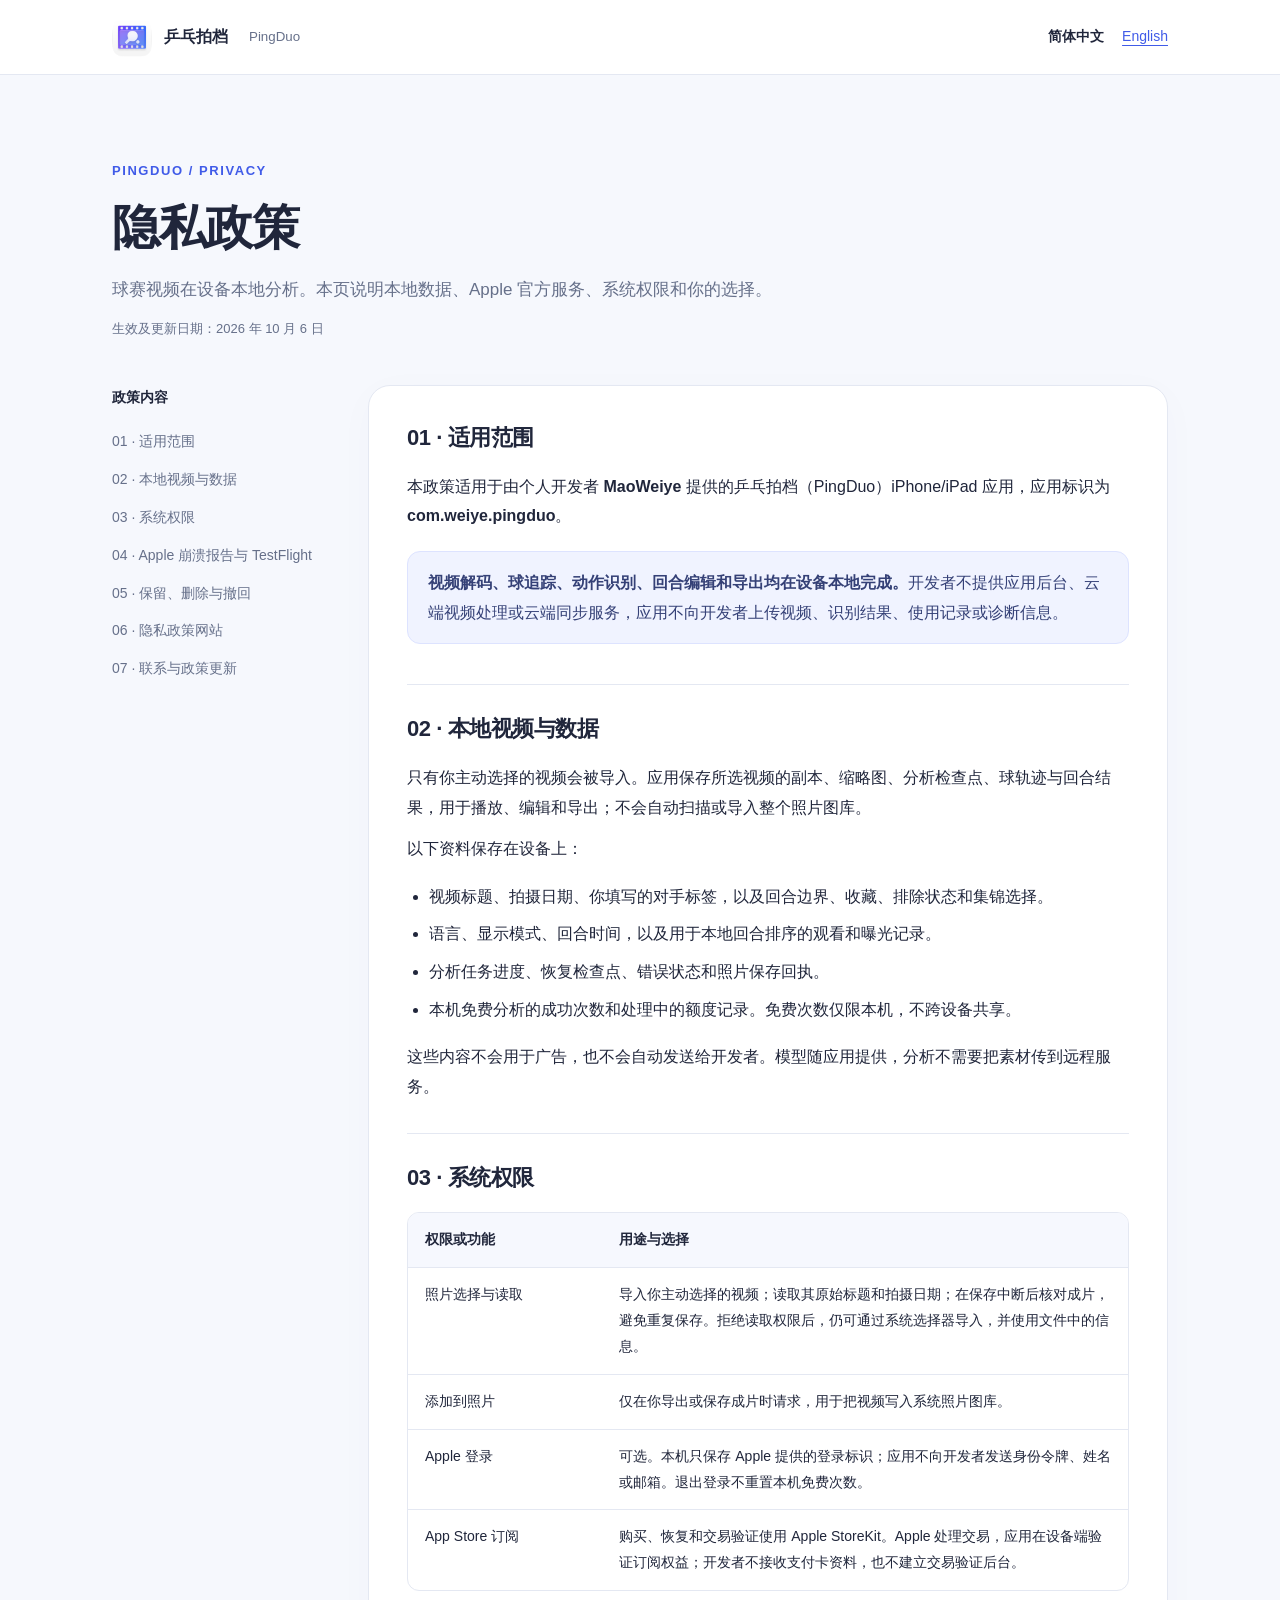
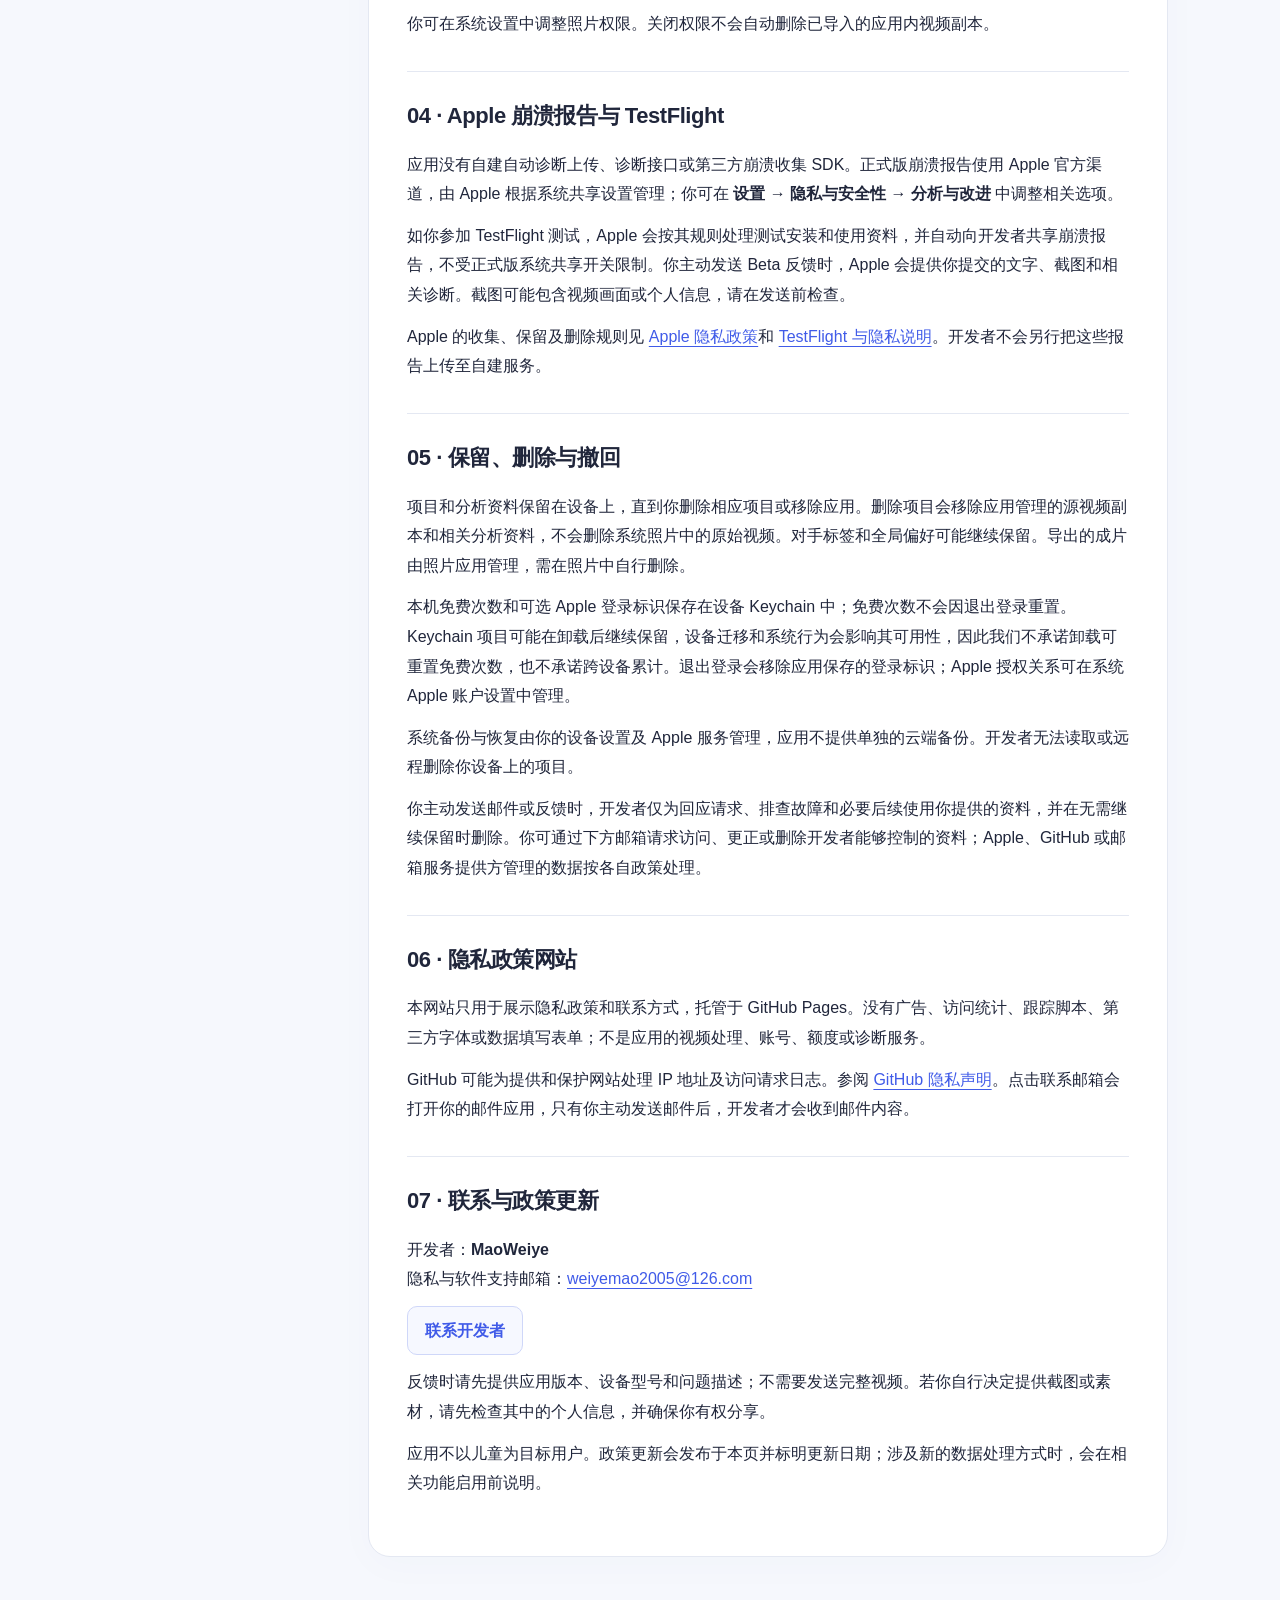
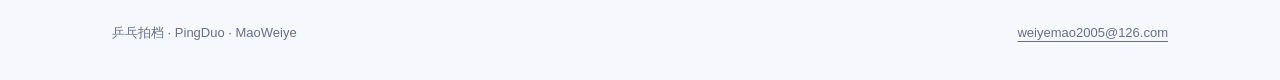
==== commit 70ac4ae8: "Clarify Apple TestFlight crash-report sharing" ====
--- a/index.html
+++ b/index.html
@@ -1 +1 @@
-<!doctype html><html lang="zh-Hans"><head><meta charset="utf-8"><meta name="viewport" content="width=device-width,initial-scale=1"><title>隐私政策 · PingDuo</title><meta name="description" content="球赛视频在设备本地分析。本页说明本地数据、Apple 官方服务、系统权限和你的选择。"><link rel="stylesheet" href="styles.css?v=20261006"><link rel="icon" href="assets/app-icon.png"><link rel="alternate" hreflang="en" href="en/"><link rel="alternate" hreflang="zh-Hans" href="./"></head><body><header><div class="header-inner"><a class="brand" href="./"><img src="assets/app-icon.png" alt="" width="40" height="40">乒乓拍档<small>PingDuo</small></a><nav aria-label="Language"><a href="./" lang="zh-Hans" aria-current="page">简体中文</a><a href="en/" lang="en" >English</a></nav></div></header><main><div class="intro"><span class="eyebrow">PINGDUO / PRIVACY</span><h1>隐私政策</h1><p>球赛视频在设备本地分析。本页说明本地数据、Apple 官方服务、系统权限和你的选择。</p><div class="dates">生效及更新日期：2026 年 10 月 6 日</div></div><div class="layout"><aside class="contents" aria-label="Contents"><strong>政策内容</strong><div><a href="#scope">01 · 适用范围</a><a href="#local">02 · 本地视频与数据</a><a href="#permissions">03 · 系统权限</a><a href="#apple">04 · Apple 崩溃报告与 TestFlight</a><a href="#retention">05 · 保留、删除与撤回</a><a href="#website">06 · 隐私政策网站</a><a href="#contact">07 · 联系与政策更新</a></div></aside><article aria-label="Privacy policy"><section id="scope"><h2>01 · 适用范围</h2><p>本政策适用于由个人开发者 <strong>MaoWeiye</strong> 提供的乒乓拍档（PingDuo）iPhone/iPad 应用，应用标识为 <strong>com.weiye.pingduo</strong>。</p><div class="note"><p><strong>视频解码、球追踪、动作识别、回合编辑和导出均在设备本地完成。</strong>开发者不提供应用后台、云端视频处理或云端同步服务，应用不向开发者上传视频、识别结果、使用记录或诊断信息。</p></div></section><section id="local"><h2>02 · 本地视频与数据</h2><p>只有你主动选择的视频会被导入。应用保存所选视频的副本、缩略图、分析检查点、球轨迹与回合结果，用于播放、编辑和导出；不会自动扫描或导入整个照片图库。</p><p>以下资料保存在设备上：</p><ul><li>视频标题、拍摄日期、你填写的对手标签，以及回合边界、收藏、排除状态和集锦选择。</li><li>语言、显示模式、回合时间，以及用于本地回合排序的观看和曝光记录。</li><li>分析任务进度、恢复检查点、错误状态和照片保存回执。</li><li>本机免费分析的成功次数和处理中的额度记录。免费次数仅限本机，不跨设备共享。</li></ul><p>这些内容不会用于广告，也不会自动发送给开发者。模型随应用提供，分析不需要把素材传到远程服务。</p></section><section id="permissions"><h2>03 · 系统权限</h2><div class="table-wrap"><table><thead><tr><th>权限或功能</th><th>用途与选择</th></tr></thead><tbody><tr><td>照片选择与读取</td><td>导入你主动选择的视频；读取其原始标题和拍摄日期；在保存中断后核对成片，避免重复保存。拒绝读取权限后，仍可通过系统选择器导入，并使用文件中的信息。</td></tr><tr><td>添加到照片</td><td>仅在你导出或保存成片时请求，用于把视频写入系统照片图库。</td></tr><tr><td>Apple 登录</td><td>可选。本机只保存 Apple 提供的登录标识；应用不向开发者发送身份令牌、姓名或邮箱。退出登录不重置本机免费次数。</td></tr><tr><td>App Store 订阅</td><td>购买、恢复和交易验证使用 Apple StoreKit。Apple 处理交易，应用在设备端验证订阅权益；开发者不接收支付卡资料，也不建立交易验证后台。</td></tr></tbody></table></div><p>你可在系统设置中调整照片权限。关闭权限不会自动删除已导入的应用内视频副本。</p></section><section id="apple"><h2>04 · Apple 崩溃报告与 TestFlight</h2><p>应用没有自建自动诊断上传、诊断接口或第三方崩溃收集 SDK。正式版崩溃报告使用 Apple 官方渠道，由 Apple 根据系统共享设置管理；你可在 <strong>设置 → 隐私与安全性 → 分析与改进</strong> 中调整相关选项。</p><p>如你参加 TestFlight 测试，Apple 会按其规则处理测试安装、使用和崩溃资料，并可能向开发者提供报告。你主动发送 Beta 反馈时，Apple 会提供你提交的文字、截图和相关诊断。截图可能包含视频画面或个人信息，请在发送前检查。</p><p>Apple 的收集、保留及删除规则见 <a href="https://www.apple.com/legal/privacy/">Apple 隐私政策</a>和 <a href="https://www.apple.com/legal/privacy/data/en/test-flight/">TestFlight 与隐私说明</a>。开发者不会另行把这些报告上传至自建服务。</p></section><section id="retention"><h2>05 · 保留、删除与撤回</h2><p>项目和分析资料保留在设备上，直到你删除相应项目或移除应用。删除项目会移除应用管理的源视频副本和相关分析资料，不会删除系统照片中的原始视频。对手标签和全局偏好可能继续保留。导出的成片由照片应用管理，需在照片中自行删除。</p><p>本机免费次数和可选 Apple 登录标识保存在设备 Keychain 中；免费次数不会因退出登录重置。Keychain 项目可能在卸载后继续保留，设备迁移和系统行为会影响其可用性，因此我们不承诺卸载可重置免费次数，也不承诺跨设备累计。退出登录会移除应用保存的登录标识；Apple 授权关系可在系统 Apple 账户设置中管理。</p><p>系统备份与恢复由你的设备设置及 Apple 服务管理，应用不提供单独的云端备份。开发者无法读取或远程删除你设备上的项目。</p><p>你主动发送邮件或反馈时，开发者仅为回应请求、排查故障和必要后续使用你提供的资料，并在无需继续保留时删除。你可通过下方邮箱请求访问、更正或删除开发者能够控制的资料；Apple、GitHub 或邮箱服务提供方管理的数据按各自政策处理。</p></section><section id="website"><h2>06 · 隐私政策网站</h2><p>本网站只用于展示隐私政策和联系方式，托管于 GitHub Pages。没有广告、访问统计、跟踪脚本、第三方字体或数据填写表单；不是应用的视频处理、账号、额度或诊断服务。</p><p>GitHub 可能为提供和保护网站处理 IP 地址及访问请求日志。参阅 <a href="https://docs.github.com/en/site-policy/privacy-policies/github-general-privacy-statement">GitHub 隐私声明</a>。点击联系邮箱会打开你的邮件应用，只有你主动发送邮件后，开发者才会收到邮件内容。</p></section><section id="contact"><h2>07 · 联系与政策更新</h2><p>开发者：<strong>MaoWeiye</strong><br>隐私与软件支持邮箱：<a href="mailto:weiyemao2005@126.com">weiyemao2005@126.com</a></p><a class="contact" href="mailto:weiyemao2005@126.com">联系开发者</a><p>反馈时请先提供应用版本、设备型号和问题描述；不需要发送完整视频。若你自行决定提供截图或素材，请先检查其中的个人信息，并确保你有权分享。</p><p>应用不以儿童为目标用户。政策更新会发布于本页并标明更新日期；涉及新的数据处理方式时，会在相关功能启用前说明。</p></section></article></div></main><footer><span>乒乓拍档 · PingDuo · MaoWeiye</span><span><a href="mailto:weiyemao2005@126.com">weiyemao2005@126.com</a></span></footer></body></html>+<!doctype html><html lang="zh-Hans"><head><meta charset="utf-8"><meta name="viewport" content="width=device-width,initial-scale=1"><title>隐私政策 · PingDuo</title><meta name="description" content="球赛视频在设备本地分析。本页说明本地数据、Apple 官方服务、系统权限和你的选择。"><link rel="stylesheet" href="styles.css?v=20261006"><link rel="icon" href="assets/app-icon.png"><link rel="alternate" hreflang="en" href="en/"><link rel="alternate" hreflang="zh-Hans" href="./"></head><body><header><div class="header-inner"><a class="brand" href="./"><img src="assets/app-icon.png" alt="" width="40" height="40">乒乓拍档<small>PingDuo</small></a><nav aria-label="Language"><a href="./" lang="zh-Hans" aria-current="page">简体中文</a><a href="en/" lang="en" >English</a></nav></div></header><main><div class="intro"><span class="eyebrow">PINGDUO / PRIVACY</span><h1>隐私政策</h1><p>球赛视频在设备本地分析。本页说明本地数据、Apple 官方服务、系统权限和你的选择。</p><div class="dates">生效及更新日期：2026 年 10 月 6 日</div></div><div class="layout"><aside class="contents" aria-label="Contents"><strong>政策内容</strong><div><a href="#scope">01 · 适用范围</a><a href="#local">02 · 本地视频与数据</a><a href="#permissions">03 · 系统权限</a><a href="#apple">04 · Apple 崩溃报告与 TestFlight</a><a href="#retention">05 · 保留、删除与撤回</a><a href="#website">06 · 隐私政策网站</a><a href="#contact">07 · 联系与政策更新</a></div></aside><article aria-label="Privacy policy"><section id="scope"><h2>01 · 适用范围</h2><p>本政策适用于由个人开发者 <strong>MaoWeiye</strong> 提供的乒乓拍档（PingDuo）iPhone/iPad 应用，应用标识为 <strong>com.weiye.pingduo</strong>。</p><div class="note"><p><strong>视频解码、球追踪、动作识别、回合编辑和导出均在设备本地完成。</strong>开发者不提供应用后台、云端视频处理或云端同步服务，应用不向开发者上传视频、识别结果、使用记录或诊断信息。</p></div></section><section id="local"><h2>02 · 本地视频与数据</h2><p>只有你主动选择的视频会被导入。应用保存所选视频的副本、缩略图、分析检查点、球轨迹与回合结果，用于播放、编辑和导出；不会自动扫描或导入整个照片图库。</p><p>以下资料保存在设备上：</p><ul><li>视频标题、拍摄日期、你填写的对手标签，以及回合边界、收藏、排除状态和集锦选择。</li><li>语言、显示模式、回合时间，以及用于本地回合排序的观看和曝光记录。</li><li>分析任务进度、恢复检查点、错误状态和照片保存回执。</li><li>本机免费分析的成功次数和处理中的额度记录。免费次数仅限本机，不跨设备共享。</li></ul><p>这些内容不会用于广告，也不会自动发送给开发者。模型随应用提供，分析不需要把素材传到远程服务。</p></section><section id="permissions"><h2>03 · 系统权限</h2><div class="table-wrap"><table><thead><tr><th>权限或功能</th><th>用途与选择</th></tr></thead><tbody><tr><td>照片选择与读取</td><td>导入你主动选择的视频；读取其原始标题和拍摄日期；在保存中断后核对成片，避免重复保存。拒绝读取权限后，仍可通过系统选择器导入，并使用文件中的信息。</td></tr><tr><td>添加到照片</td><td>仅在你导出或保存成片时请求，用于把视频写入系统照片图库。</td></tr><tr><td>Apple 登录</td><td>可选。本机只保存 Apple 提供的登录标识；应用不向开发者发送身份令牌、姓名或邮箱。退出登录不重置本机免费次数。</td></tr><tr><td>App Store 订阅</td><td>购买、恢复和交易验证使用 Apple StoreKit。Apple 处理交易，应用在设备端验证订阅权益；开发者不接收支付卡资料，也不建立交易验证后台。</td></tr></tbody></table></div><p>你可在系统设置中调整照片权限。关闭权限不会自动删除已导入的应用内视频副本。</p></section><section id="apple"><h2>04 · Apple 崩溃报告与 TestFlight</h2><p>应用没有自建自动诊断上传、诊断接口或第三方崩溃收集 SDK。正式版崩溃报告使用 Apple 官方渠道，由 Apple 根据系统共享设置管理；你可在 <strong>设置 → 隐私与安全性 → 分析与改进</strong> 中调整相关选项。</p><p>如你参加 TestFlight 测试，Apple 会按其规则处理测试安装和使用资料，并自动向开发者共享崩溃报告，不受正式版系统共享开关限制。你主动发送 Beta 反馈时，Apple 会提供你提交的文字、截图和相关诊断。截图可能包含视频画面或个人信息，请在发送前检查。</p><p>Apple 的收集、保留及删除规则见 <a href="https://www.apple.com/legal/privacy/">Apple 隐私政策</a>和 <a href="https://www.apple.com/legal/privacy/data/en/test-flight/">TestFlight 与隐私说明</a>。开发者不会另行把这些报告上传至自建服务。</p></section><section id="retention"><h2>05 · 保留、删除与撤回</h2><p>项目和分析资料保留在设备上，直到你删除相应项目或移除应用。删除项目会移除应用管理的源视频副本和相关分析资料，不会删除系统照片中的原始视频。对手标签和全局偏好可能继续保留。导出的成片由照片应用管理，需在照片中自行删除。</p><p>本机免费次数和可选 Apple 登录标识保存在设备 Keychain 中；免费次数不会因退出登录重置。Keychain 项目可能在卸载后继续保留，设备迁移和系统行为会影响其可用性，因此我们不承诺卸载可重置免费次数，也不承诺跨设备累计。退出登录会移除应用保存的登录标识；Apple 授权关系可在系统 Apple 账户设置中管理。</p><p>系统备份与恢复由你的设备设置及 Apple 服务管理，应用不提供单独的云端备份。开发者无法读取或远程删除你设备上的项目。</p><p>你主动发送邮件或反馈时，开发者仅为回应请求、排查故障和必要后续使用你提供的资料，并在无需继续保留时删除。你可通过下方邮箱请求访问、更正或删除开发者能够控制的资料；Apple、GitHub 或邮箱服务提供方管理的数据按各自政策处理。</p></section><section id="website"><h2>06 · 隐私政策网站</h2><p>本网站只用于展示隐私政策和联系方式，托管于 GitHub Pages。没有广告、访问统计、跟踪脚本、第三方字体或数据填写表单；不是应用的视频处理、账号、额度或诊断服务。</p><p>GitHub 可能为提供和保护网站处理 IP 地址及访问请求日志。参阅 <a href="https://docs.github.com/en/site-policy/privacy-policies/github-general-privacy-statement">GitHub 隐私声明</a>。点击联系邮箱会打开你的邮件应用，只有你主动发送邮件后，开发者才会收到邮件内容。</p></section><section id="contact"><h2>07 · 联系与政策更新</h2><p>开发者：<strong>MaoWeiye</strong><br>隐私与软件支持邮箱：<a href="mailto:weiyemao2005@126.com">weiyemao2005@126.com</a></p><a class="contact" href="mailto:weiyemao2005@126.com">联系开发者</a><p>反馈时请先提供应用版本、设备型号和问题描述；不需要发送完整视频。若你自行决定提供截图或素材，请先检查其中的个人信息，并确保你有权分享。</p><p>应用不以儿童为目标用户。政策更新会发布于本页并标明更新日期；涉及新的数据处理方式时，会在相关功能启用前说明。</p></section></article></div></main><footer><span>乒乓拍档 · PingDuo · MaoWeiye</span><span><a href="mailto:weiyemao2005@126.com">weiyemao2005@126.com</a></span></footer></body></html>
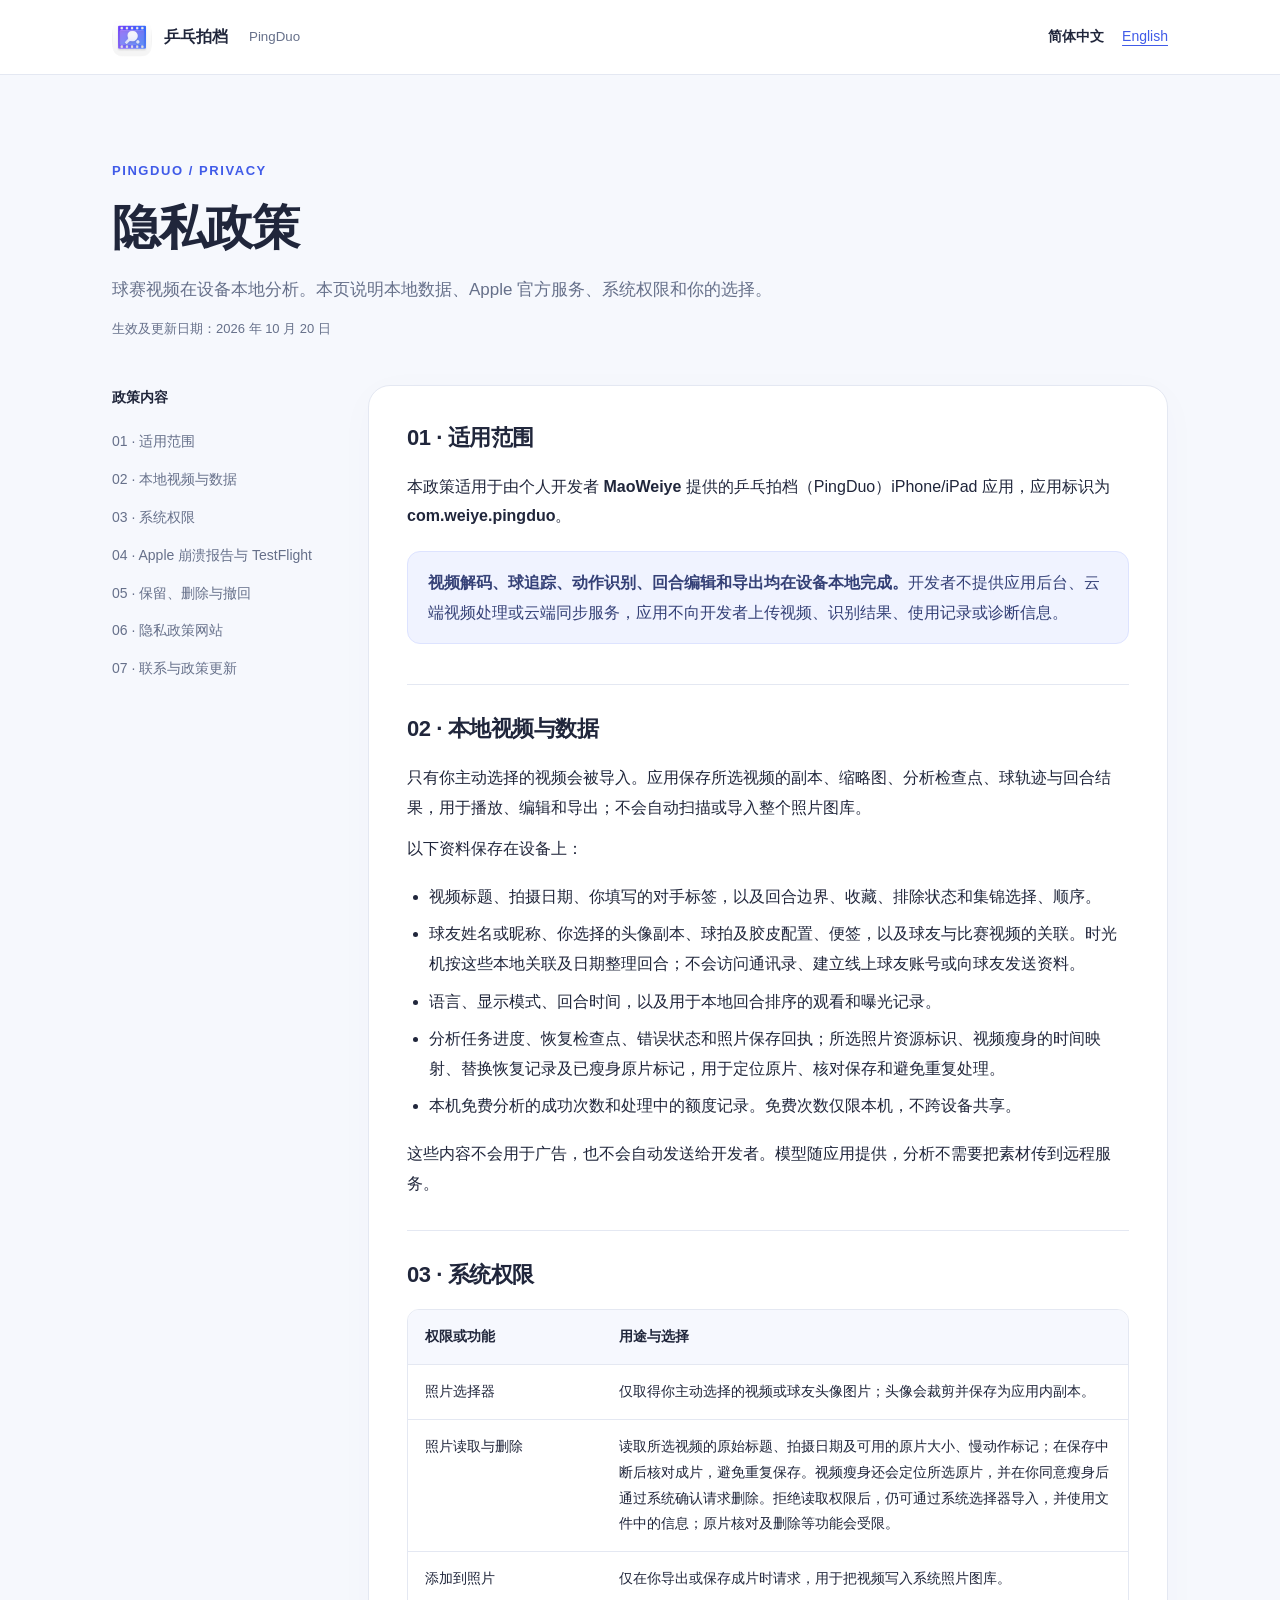
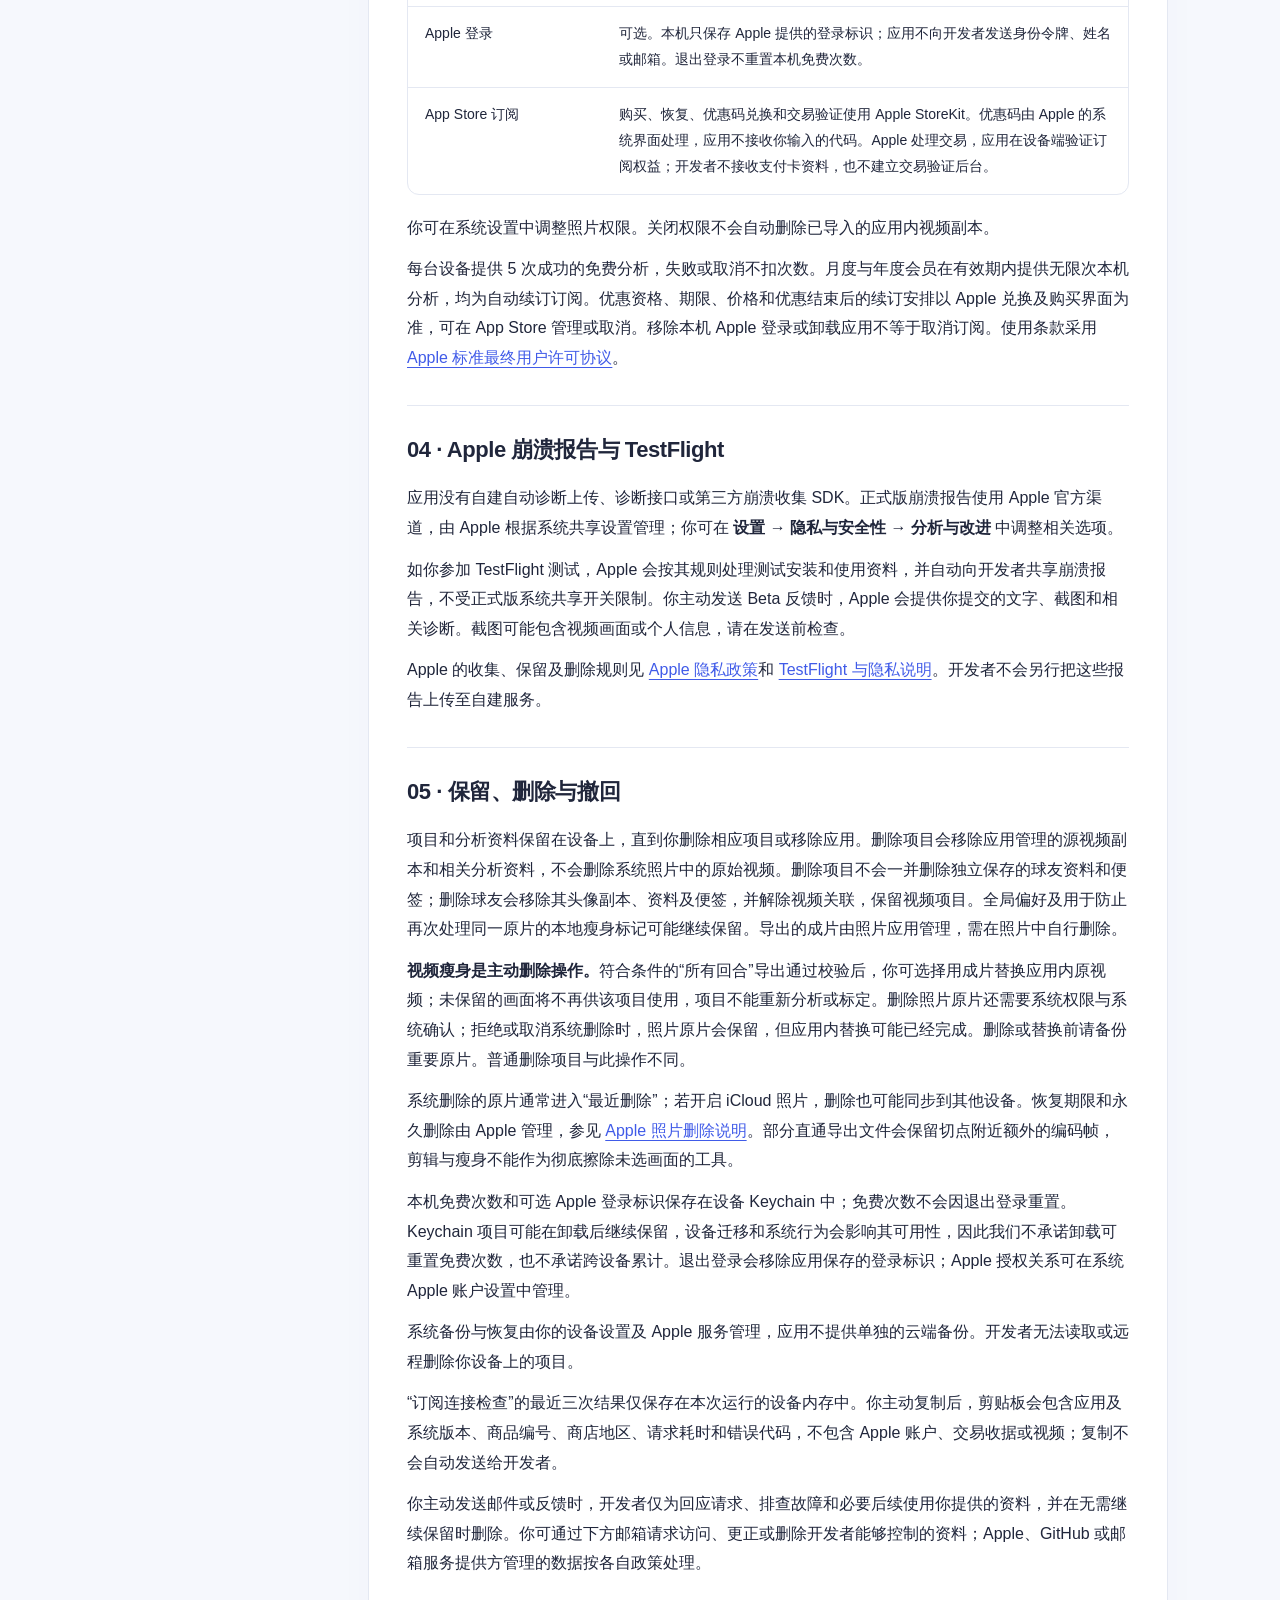
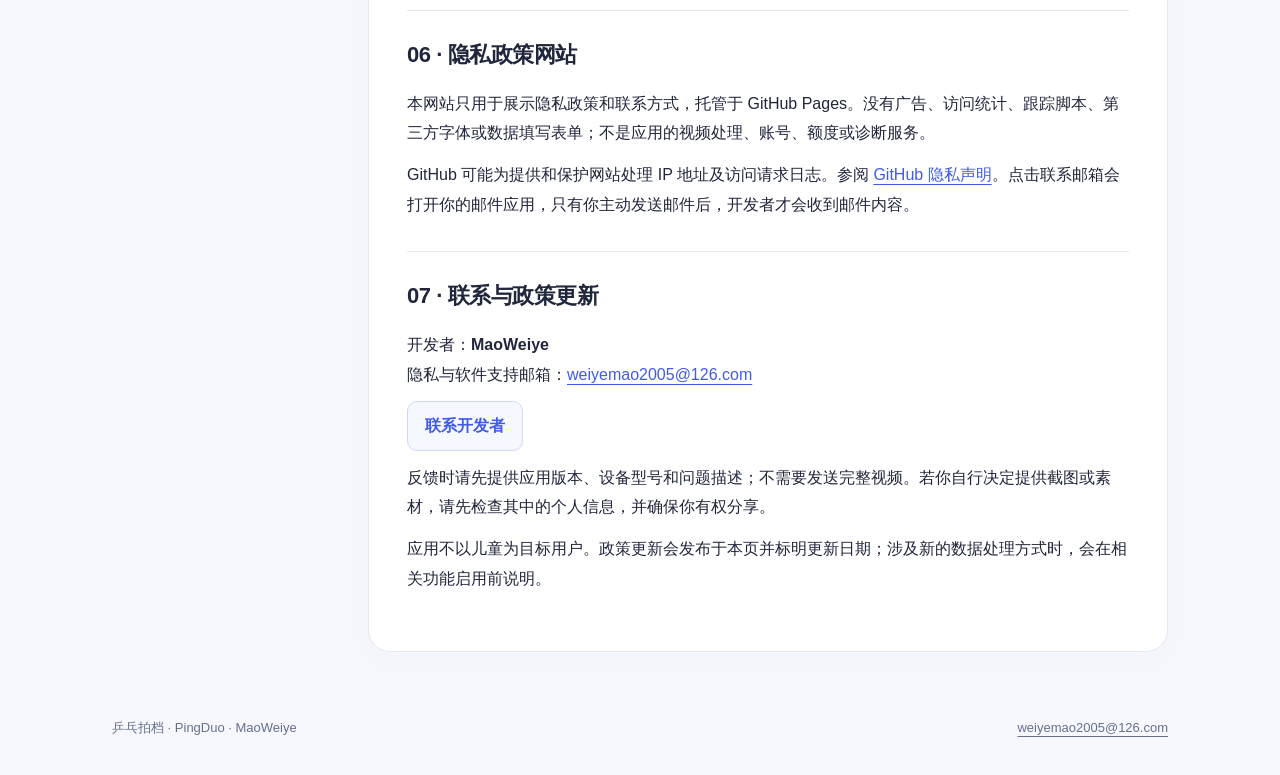
==== commit 5c51a772: "Update privacy policy for video slimming and local buddy data" ====
--- a/index.html
+++ b/index.html
@@ -1 +1,7 @@
-<!doctype html><html lang="zh-Hans"><head><meta charset="utf-8"><meta name="viewport" content="width=device-width,initial-scale=1"><title>隐私政策 · PingDuo</title><meta name="description" content="球赛视频在设备本地分析。本页说明本地数据、Apple 官方服务、系统权限和你的选择。"><link rel="stylesheet" href="styles.css?v=20261006"><link rel="icon" href="assets/app-icon.png"><link rel="alternate" hreflang="en" href="en/"><link rel="alternate" hreflang="zh-Hans" href="./"></head><body><header><div class="header-inner"><a class="brand" href="./"><img src="assets/app-icon.png" alt="" width="40" height="40">乒乓拍档<small>PingDuo</small></a><nav aria-label="Language"><a href="./" lang="zh-Hans" aria-current="page">简体中文</a><a href="en/" lang="en" >English</a></nav></div></header><main><div class="intro"><span class="eyebrow">PINGDUO / PRIVACY</span><h1>隐私政策</h1><p>球赛视频在设备本地分析。本页说明本地数据、Apple 官方服务、系统权限和你的选择。</p><div class="dates">生效及更新日期：2026 年 10 月 6 日</div></div><div class="layout"><aside class="contents" aria-label="Contents"><strong>政策内容</strong><div><a href="#scope">01 · 适用范围</a><a href="#local">02 · 本地视频与数据</a><a href="#permissions">03 · 系统权限</a><a href="#apple">04 · Apple 崩溃报告与 TestFlight</a><a href="#retention">05 · 保留、删除与撤回</a><a href="#website">06 · 隐私政策网站</a><a href="#contact">07 · 联系与政策更新</a></div></aside><article aria-label="Privacy policy"><section id="scope"><h2>01 · 适用范围</h2><p>本政策适用于由个人开发者 <strong>MaoWeiye</strong> 提供的乒乓拍档（PingDuo）iPhone/iPad 应用，应用标识为 <strong>com.weiye.pingduo</strong>。</p><div class="note"><p><strong>视频解码、球追踪、动作识别、回合编辑和导出均在设备本地完成。</strong>开发者不提供应用后台、云端视频处理或云端同步服务，应用不向开发者上传视频、识别结果、使用记录或诊断信息。</p></div></section><section id="local"><h2>02 · 本地视频与数据</h2><p>只有你主动选择的视频会被导入。应用保存所选视频的副本、缩略图、分析检查点、球轨迹与回合结果，用于播放、编辑和导出；不会自动扫描或导入整个照片图库。</p><p>以下资料保存在设备上：</p><ul><li>视频标题、拍摄日期、你填写的对手标签，以及回合边界、收藏、排除状态和集锦选择。</li><li>语言、显示模式、回合时间，以及用于本地回合排序的观看和曝光记录。</li><li>分析任务进度、恢复检查点、错误状态和照片保存回执。</li><li>本机免费分析的成功次数和处理中的额度记录。免费次数仅限本机，不跨设备共享。</li></ul><p>这些内容不会用于广告，也不会自动发送给开发者。模型随应用提供，分析不需要把素材传到远程服务。</p></section><section id="permissions"><h2>03 · 系统权限</h2><div class="table-wrap"><table><thead><tr><th>权限或功能</th><th>用途与选择</th></tr></thead><tbody><tr><td>照片选择与读取</td><td>导入你主动选择的视频；读取其原始标题和拍摄日期；在保存中断后核对成片，避免重复保存。拒绝读取权限后，仍可通过系统选择器导入，并使用文件中的信息。</td></tr><tr><td>添加到照片</td><td>仅在你导出或保存成片时请求，用于把视频写入系统照片图库。</td></tr><tr><td>Apple 登录</td><td>可选。本机只保存 Apple 提供的登录标识；应用不向开发者发送身份令牌、姓名或邮箱。退出登录不重置本机免费次数。</td></tr><tr><td>App Store 订阅</td><td>购买、恢复和交易验证使用 Apple StoreKit。Apple 处理交易，应用在设备端验证订阅权益；开发者不接收支付卡资料，也不建立交易验证后台。</td></tr></tbody></table></div><p>你可在系统设置中调整照片权限。关闭权限不会自动删除已导入的应用内视频副本。</p></section><section id="apple"><h2>04 · Apple 崩溃报告与 TestFlight</h2><p>应用没有自建自动诊断上传、诊断接口或第三方崩溃收集 SDK。正式版崩溃报告使用 Apple 官方渠道，由 Apple 根据系统共享设置管理；你可在 <strong>设置 → 隐私与安全性 → 分析与改进</strong> 中调整相关选项。</p><p>如你参加 TestFlight 测试，Apple 会按其规则处理测试安装和使用资料，并自动向开发者共享崩溃报告，不受正式版系统共享开关限制。你主动发送 Beta 反馈时，Apple 会提供你提交的文字、截图和相关诊断。截图可能包含视频画面或个人信息，请在发送前检查。</p><p>Apple 的收集、保留及删除规则见 <a href="https://www.apple.com/legal/privacy/">Apple 隐私政策</a>和 <a href="https://www.apple.com/legal/privacy/data/en/test-flight/">TestFlight 与隐私说明</a>。开发者不会另行把这些报告上传至自建服务。</p></section><section id="retention"><h2>05 · 保留、删除与撤回</h2><p>项目和分析资料保留在设备上，直到你删除相应项目或移除应用。删除项目会移除应用管理的源视频副本和相关分析资料，不会删除系统照片中的原始视频。对手标签和全局偏好可能继续保留。导出的成片由照片应用管理，需在照片中自行删除。</p><p>本机免费次数和可选 Apple 登录标识保存在设备 Keychain 中；免费次数不会因退出登录重置。Keychain 项目可能在卸载后继续保留，设备迁移和系统行为会影响其可用性，因此我们不承诺卸载可重置免费次数，也不承诺跨设备累计。退出登录会移除应用保存的登录标识；Apple 授权关系可在系统 Apple 账户设置中管理。</p><p>系统备份与恢复由你的设备设置及 Apple 服务管理，应用不提供单独的云端备份。开发者无法读取或远程删除你设备上的项目。</p><p>你主动发送邮件或反馈时，开发者仅为回应请求、排查故障和必要后续使用你提供的资料，并在无需继续保留时删除。你可通过下方邮箱请求访问、更正或删除开发者能够控制的资料；Apple、GitHub 或邮箱服务提供方管理的数据按各自政策处理。</p></section><section id="website"><h2>06 · 隐私政策网站</h2><p>本网站只用于展示隐私政策和联系方式，托管于 GitHub Pages。没有广告、访问统计、跟踪脚本、第三方字体或数据填写表单；不是应用的视频处理、账号、额度或诊断服务。</p><p>GitHub 可能为提供和保护网站处理 IP 地址及访问请求日志。参阅 <a href="https://docs.github.com/en/site-policy/privacy-policies/github-general-privacy-statement">GitHub 隐私声明</a>。点击联系邮箱会打开你的邮件应用，只有你主动发送邮件后，开发者才会收到邮件内容。</p></section><section id="contact"><h2>07 · 联系与政策更新</h2><p>开发者：<strong>MaoWeiye</strong><br>隐私与软件支持邮箱：<a href="mailto:weiyemao2005@126.com">weiyemao2005@126.com</a></p><a class="contact" href="mailto:weiyemao2005@126.com">联系开发者</a><p>反馈时请先提供应用版本、设备型号和问题描述；不需要发送完整视频。若你自行决定提供截图或素材，请先检查其中的个人信息，并确保你有权分享。</p><p>应用不以儿童为目标用户。政策更新会发布于本页并标明更新日期；涉及新的数据处理方式时，会在相关功能启用前说明。</p></section></article></div></main><footer><span>乒乓拍档 · PingDuo · MaoWeiye</span><span><a href="mailto:weiyemao2005@126.com">weiyemao2005@126.com</a></span></footer></body></html>+<!doctype html><html lang="zh-Hans"><head><meta charset="utf-8"><meta name="viewport" content="width=device-width,initial-scale=1"><title>隐私政策 · PingDuo</title><meta name="description" content="球赛视频在设备本地分析。本页说明本地数据、Apple 官方服务、系统权限和你的选择。"><link rel="stylesheet" href="styles.css?v=20261006"><link rel="icon" href="assets/app-icon.png"><link rel="alternate" hreflang="en" href="en/"><link rel="alternate" hreflang="zh-Hans" href="./"></head><body><header><div class="header-inner"><a class="brand" href="./"><img src="assets/app-icon.png" alt="" width="40" height="40">乒乓拍档<small>PingDuo</small></a><nav aria-label="Language"><a href="./" lang="zh-Hans" aria-current="page">简体中文</a><a href="en/" lang="en" >English</a></nav></div></header><main><div class="intro"><span class="eyebrow">PINGDUO / PRIVACY</span><h1>隐私政策</h1><p>球赛视频在设备本地分析。本页说明本地数据、Apple 官方服务、系统权限和你的选择。</p><div class="dates">生效及更新日期：2026 年 10 月 20 日</div></div><div class="layout"><aside class="contents" aria-label="Contents"><strong>政策内容</strong><div><a href="#scope">01 · 适用范围</a><a href="#local">02 · 本地视频与数据</a><a href="#permissions">03 · 系统权限</a><a href="#apple">04 · Apple 崩溃报告与 TestFlight</a><a href="#retention">05 · 保留、删除与撤回</a><a href="#website">06 · 隐私政策网站</a><a href="#contact">07 · 联系与政策更新</a></div></aside><article aria-label="Privacy policy"><section id="scope"><h2>01 · 适用范围</h2><p>本政策适用于由个人开发者 <strong>MaoWeiye</strong> 提供的乒乓拍档（PingDuo）iPhone/iPad 应用，应用标识为 <strong>com.weiye.pingduo</strong>。</p><div class="note"><p><strong>视频解码、球追踪、动作识别、回合编辑和导出均在设备本地完成。</strong>开发者不提供应用后台、云端视频处理或云端同步服务，应用不向开发者上传视频、识别结果、使用记录或诊断信息。</p></div></section>
+<section id="local"><h2>02 · 本地视频与数据</h2><p>只有你主动选择的视频会被导入。应用保存所选视频的副本、缩略图、分析检查点、球轨迹与回合结果，用于播放、编辑和导出；不会自动扫描或导入整个照片图库。</p><p>以下资料保存在设备上：</p><ul><li>视频标题、拍摄日期、你填写的对手标签，以及回合边界、收藏、排除状态和集锦选择、顺序。</li><li>球友姓名或昵称、你选择的头像副本、球拍及胶皮配置、便签，以及球友与比赛视频的关联。时光机按这些本地关联及日期整理回合；不会访问通讯录、建立线上球友账号或向球友发送资料。</li><li>语言、显示模式、回合时间，以及用于本地回合排序的观看和曝光记录。</li><li>分析任务进度、恢复检查点、错误状态和照片保存回执；所选照片资源标识、视频瘦身的时间映射、替换恢复记录及已瘦身原片标记，用于定位原片、核对保存和避免重复处理。</li><li>本机免费分析的成功次数和处理中的额度记录。免费次数仅限本机，不跨设备共享。</li></ul><p>这些内容不会用于广告，也不会自动发送给开发者。模型随应用提供，分析不需要把素材传到远程服务。</p></section>
+<section id="permissions"><h2>03 · 系统权限</h2><div class="table-wrap"><table><thead><tr><th>权限或功能</th><th>用途与选择</th></tr></thead><tbody><tr><td>照片选择器</td><td>仅取得你主动选择的视频或球友头像图片；头像会裁剪并保存为应用内副本。</td></tr><tr><td>照片读取与删除</td><td>读取所选视频的原始标题、拍摄日期及可用的原片大小、慢动作标记；在保存中断后核对成片，避免重复保存。视频瘦身还会定位所选原片，并在你同意瘦身后通过系统确认请求删除。拒绝读取权限后，仍可通过系统选择器导入，并使用文件中的信息；原片核对及删除等功能会受限。</td></tr><tr><td>添加到照片</td><td>仅在你导出或保存成片时请求，用于把视频写入系统照片图库。</td></tr><tr><td>Apple 登录</td><td>可选。本机只保存 Apple 提供的登录标识；应用不向开发者发送身份令牌、姓名或邮箱。退出登录不重置本机免费次数。</td></tr><tr><td>App Store 订阅</td><td>购买、恢复、优惠码兑换和交易验证使用 Apple StoreKit。优惠码由 Apple 的系统界面处理，应用不接收你输入的代码。Apple 处理交易，应用在设备端验证订阅权益；开发者不接收支付卡资料，也不建立交易验证后台。</td></tr></tbody></table></div><p>你可在系统设置中调整照片权限。关闭权限不会自动删除已导入的应用内视频副本。</p><p>每台设备提供 5 次成功的免费分析，失败或取消不扣次数。月度与年度会员在有效期内提供无限次本机分析，均为自动续订订阅。优惠资格、期限、价格和优惠结束后的续订安排以 Apple 兑换及购买界面为准，可在 App Store 管理或取消。移除本机 Apple 登录或卸载应用不等于取消订阅。使用条款采用 <a href="https://www.apple.com/legal/internet-services/itunes/dev/stdeula/">Apple 标准最终用户许可协议</a>。</p></section>
+<section id="apple"><h2>04 · Apple 崩溃报告与 TestFlight</h2><p>应用没有自建自动诊断上传、诊断接口或第三方崩溃收集 SDK。正式版崩溃报告使用 Apple 官方渠道，由 Apple 根据系统共享设置管理；你可在 <strong>设置 → 隐私与安全性 → 分析与改进</strong> 中调整相关选项。</p><p>如你参加 TestFlight 测试，Apple 会按其规则处理测试安装和使用资料，并自动向开发者共享崩溃报告，不受正式版系统共享开关限制。你主动发送 Beta 反馈时，Apple 会提供你提交的文字、截图和相关诊断。截图可能包含视频画面或个人信息，请在发送前检查。</p><p>Apple 的收集、保留及删除规则见 <a href="https://www.apple.com/legal/privacy/">Apple 隐私政策</a>和 <a href="https://www.apple.com/legal/privacy/data/en/test-flight/">TestFlight 与隐私说明</a>。开发者不会另行把这些报告上传至自建服务。</p></section>
+<section id="retention"><h2>05 · 保留、删除与撤回</h2><p>项目和分析资料保留在设备上，直到你删除相应项目或移除应用。删除项目会移除应用管理的源视频副本和相关分析资料，不会删除系统照片中的原始视频。删除项目不会一并删除独立保存的球友资料和便签；删除球友会移除其头像副本、资料及便签，并解除视频关联，保留视频项目。全局偏好及用于防止再次处理同一原片的本地瘦身标记可能继续保留。导出的成片由照片应用管理，需在照片中自行删除。</p><p><strong>视频瘦身是主动删除操作。</strong>符合条件的“所有回合”导出通过校验后，你可选择用成片替换应用内原视频；未保留的画面将不再供该项目使用，项目不能重新分析或标定。删除照片原片还需要系统权限与系统确认；拒绝或取消系统删除时，照片原片会保留，但应用内替换可能已经完成。删除或替换前请备份重要原片。普通删除项目与此操作不同。</p><p>系统删除的原片通常进入“最近删除”；若开启 iCloud 照片，删除也可能同步到其他设备。恢复期限和永久删除由 Apple 管理，参见 <a href="https://support.apple.com/zh-cn/104967">Apple 照片删除说明</a>。部分直通导出文件会保留切点附近额外的编码帧，剪辑与瘦身不能作为彻底擦除未选画面的工具。</p><p>本机免费次数和可选 Apple 登录标识保存在设备 Keychain 中；免费次数不会因退出登录重置。Keychain 项目可能在卸载后继续保留，设备迁移和系统行为会影响其可用性，因此我们不承诺卸载可重置免费次数，也不承诺跨设备累计。退出登录会移除应用保存的登录标识；Apple 授权关系可在系统 Apple 账户设置中管理。</p><p>系统备份与恢复由你的设备设置及 Apple 服务管理，应用不提供单独的云端备份。开发者无法读取或远程删除你设备上的项目。</p><p>“订阅连接检查”的最近三次结果仅保存在本次运行的设备内存中。你主动复制后，剪贴板会包含应用及系统版本、商品编号、商店地区、请求耗时和错误代码，不包含 Apple 账户、交易收据或视频；复制不会自动发送给开发者。</p><p>你主动发送邮件或反馈时，开发者仅为回应请求、排查故障和必要后续使用你提供的资料，并在无需继续保留时删除。你可通过下方邮箱请求访问、更正或删除开发者能够控制的资料；Apple、GitHub 或邮箱服务提供方管理的数据按各自政策处理。</p></section>
+<section id="website"><h2>06 · 隐私政策网站</h2><p>本网站只用于展示隐私政策和联系方式，托管于 GitHub Pages。没有广告、访问统计、跟踪脚本、第三方字体或数据填写表单；不是应用的视频处理、账号、额度或诊断服务。</p><p>GitHub 可能为提供和保护网站处理 IP 地址及访问请求日志。参阅 <a href="https://docs.github.com/en/site-policy/privacy-policies/github-general-privacy-statement">GitHub 隐私声明</a>。点击联系邮箱会打开你的邮件应用，只有你主动发送邮件后，开发者才会收到邮件内容。</p></section>
+<section id="contact"><h2>07 · 联系与政策更新</h2><p>开发者：<strong>MaoWeiye</strong><br>隐私与软件支持邮箱：<a href="mailto:weiyemao2005@126.com">weiyemao2005@126.com</a></p><a class="contact" href="mailto:weiyemao2005@126.com">联系开发者</a><p>反馈时请先提供应用版本、设备型号和问题描述；不需要发送完整视频。若你自行决定提供截图或素材，请先检查其中的个人信息，并确保你有权分享。</p><p>应用不以儿童为目标用户。政策更新会发布于本页并标明更新日期；涉及新的数据处理方式时，会在相关功能启用前说明。</p></section></article></div></main><footer><span>乒乓拍档 · PingDuo · MaoWeiye</span><span><a href="mailto:weiyemao2005@126.com">weiyemao2005@126.com</a></span></footer></body></html>
